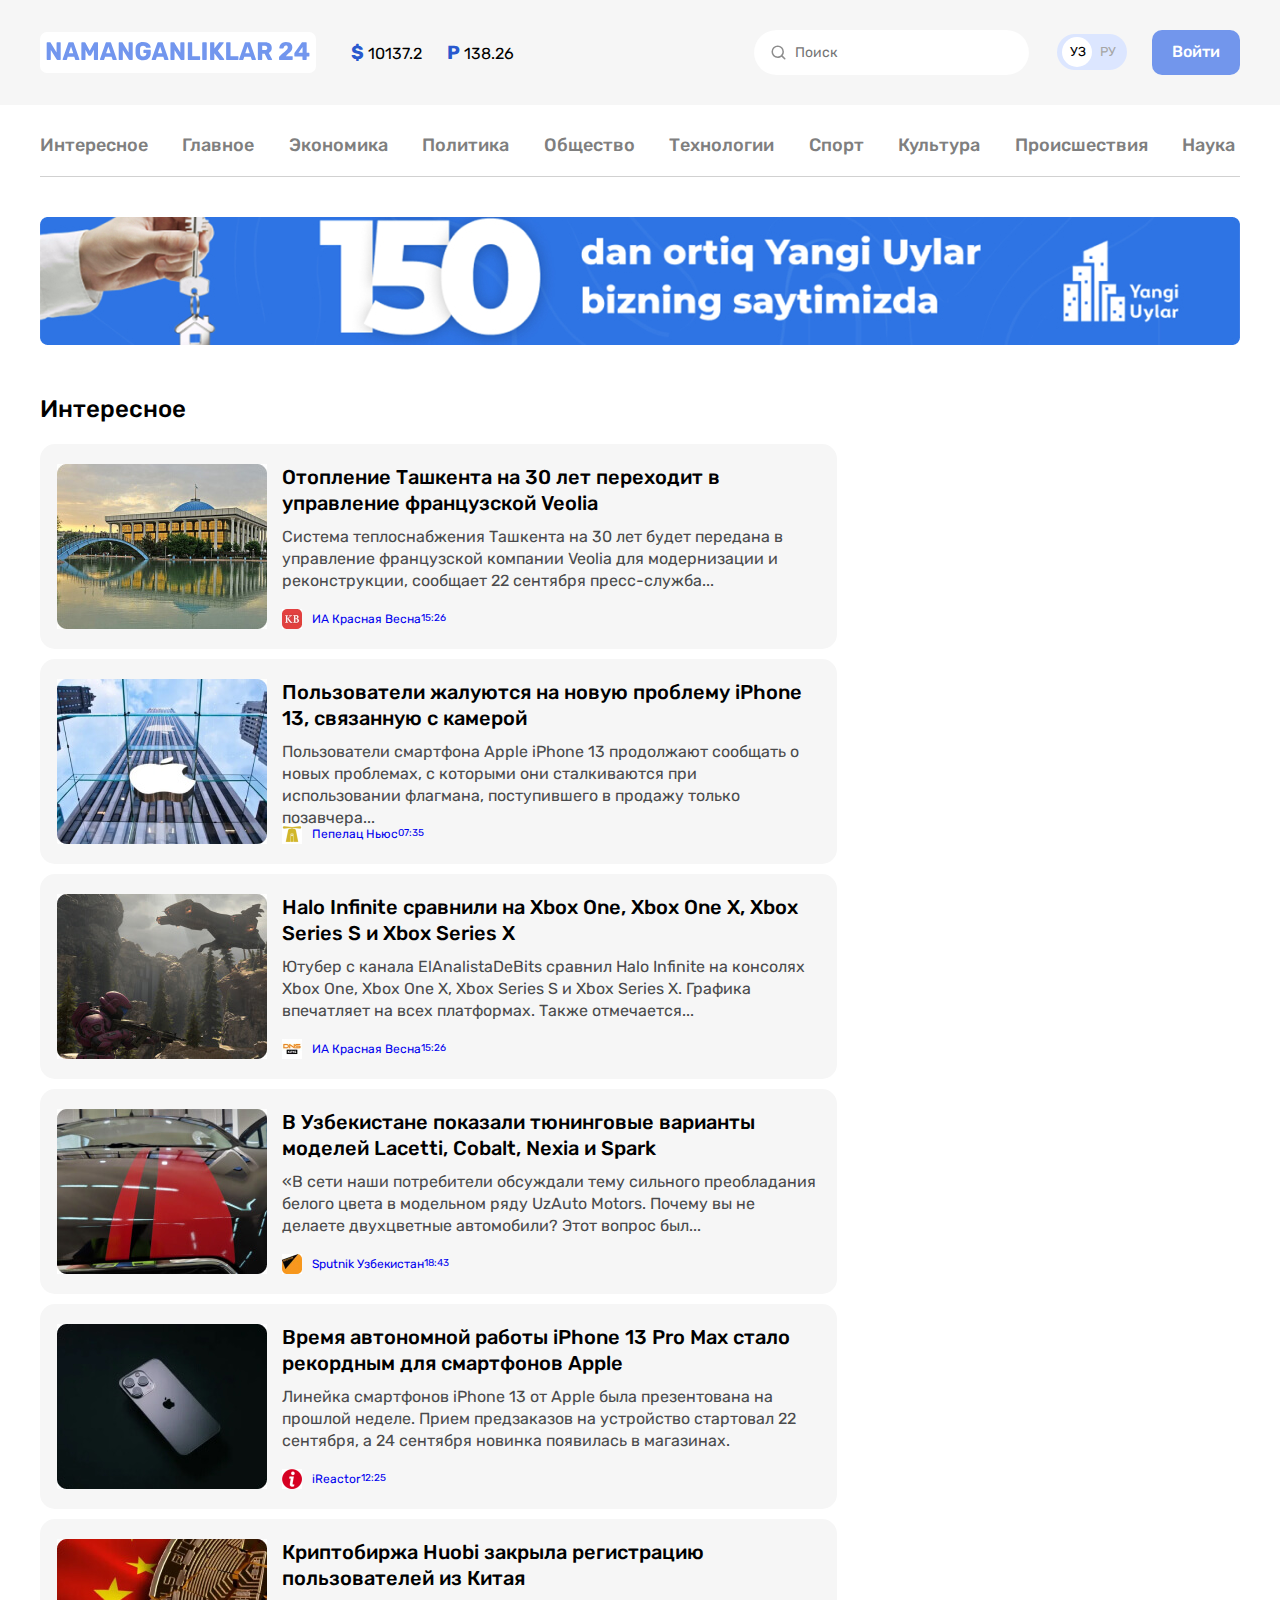
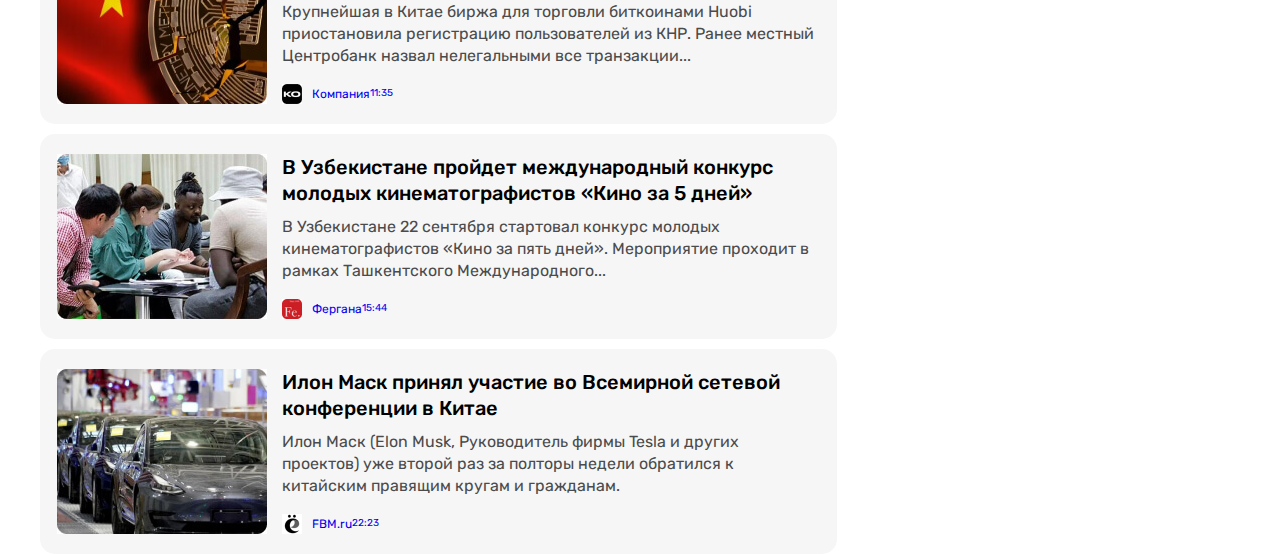
==== page2.html @ e55d3755 "Namanganliklar 24  page 2   50% done" ====
<!DOCTYPE html>
<html lang="uz">
<head>
    <meta charset="UTF-8">
    <meta http-equiv="X-UA-Compatible" content="IE=edge">
    <meta name="viewport" content="width=device-width, initial-scale=1.0">
    <title>NAMANGANLIKLAR 24</title>
    <!--site icon -->
    <link rel="shortcut icon" href="photos/topcon.png" type="image/x-icon">
    <!-- fonts -->
    <link rel="preconnect" href="https://fonts.googleapis.com">
    <link rel="preconnect" href="https://fonts.gstatic.com" crossorigin>
    <link href="https://fonts.googleapis.com/css2?family=Rubik:wght@400;500;700&display=swap" rel="stylesheet">
    <!-- font awesome -->
    <link rel="stylesheet" href="https://cdnjs.cloudflare.com/ajax/libs/font-awesome/6.0.0/css/all.min.css" integrity="sha512-9usAa10IRO0HhonpyAIVpjrylPvoDwiPUiKdWk5t3PyolY1cOd4DSE0Ga+ri4AuTroPR5aQvXU9xC6qOPnzFeg==" crossorigin="anonymous" referrerpolicy="no-referrer" />
    <!-- styles -->
    <link rel="stylesheet" href="css/normalize.css">
    <link rel="stylesheet" href="css/style.css">
</head>
<body> 
    <!-- HEADER -->
    <header class="header">
        <section class="top-header">
            <div class="container header-container">
                <a class="header-logo-link" href="#"><img src="photos/logo (7).svg" alt="header logo of     Namanganliklar24" width="264" height="20"></a>
                <ul class="currency-rates">
                    <li class="currency-rates__item">
                        <strong class="currency-rates__emblem">$</strong>
                        <span class="currency-rates__num">10137.2</span>
                    </li>
                        
                        <li class="currency-rates__item">
                            <strong class="currency-rates__emblem">P</strong>
                        <span class="currency-rates__num">138.26</span>
                    </li>
                    
                </ul>
                <form class="form__search-in" action="#">
                    <input class="search-in" type="search" name="search"  placeholder="Поиск"required>
                </form>

                
                <div class="lang-toggler">
                    <a class="lang-toggler__item active" href="index.html" >УЗ</a>
                    <a class="lang-toggler__item " href="indexru.html" >РУ</a>
                </div>
            



                <a class="primary-btn" href="register.html">Войти</a>
            </div>
        </section>

        <!-- bottom header -->

        <section class="bottom-header">
            <div class="container ">
                <div class="bottom-header-nav-list">
                    <div class="bottom-header-nav-item">
                        <a href="">Интересное</a></div>
                    <div class="bottom-header-nav-item">
                        <a href="">Главное</a></div>
                    <div class="bottom-header-nav-item">
                        <a  href="">Экономика</a></div>
                    <div class="bottom-header-nav-item">
                        <a href="">Политика</a></div>
                    <div class="bottom-header-nav-item">
                        <a href="">Общество</a></div>
                    <div class="bottom-header-nav-item">
                        <a href="">Технологии</a></div>
                    <div class="bottom-header-nav-item">
                        <a href="">Спорт</a></div>
                    <div class="bottom-header-nav-item">
                        <a href="">Культура</a></div>
                    <div class="bottom-header-nav-item">
                        <a href="">Происшествия</a></div>
                    <div class="bottom-header-nav-item">
                        <a href="">Наука</a></div>
                </div>
                
                <a class="bottom-header-banner" href="#" ><img src="photos/banner2.jpg" alt="add banner" srcset="photos/banner2.jpg 1x,photos/banner2@2x.jpg" width="100%"></a>
                

            </div>
        </section>
    </header>
    <!-- HEADER END -->
    <main class="main">
        <div class="container">
            <h2 class="main-clln-top-title">Интересное</h2>
            <div class="main-clln-page2">
                <div class="main-clln-left-page2">
                    <!-- MAIN CLLN ITEM 1 -->
                    
                    <a class="main-clln-linker" href="#">
                        <div class="main-clln-item">
                            <div class="main-clln-img">
                                <img src="photos/page 2photos/img1page2.jpg" alt="photo of clln in page2"
                                srcset="photos/page 2photos/img1page2.jpg 1x, photos/page 2photos/img1page2.jpg 2x">
                            </div>
                            <div class="main-clln-wrap">
                                <h2 class="wrap-title">Отопление Ташкента на 30 лет переходит в управление     французской     Veolia</h2>
                                <h3 class="wrap-subtitle">Система теплоснабжения Ташкента на 30 лет будет передана     в     управление французской компании Veolia для модернизации и реконструкции,     сообщает 22     сентября пресс-служба...</h3>
                                <div class="main-clln-recommend">
                                    <img class="main-clln-recommend-img" src="photos/page 2photos/icon1page2.jpg"     alt="icon of reccomend" width="20" height="20">
                                    <span class="main-clln-recommend-text" >ИА Красная Весна </span>
                                    <time class="main-clln-recommend-date-time" name="date-time"         datetime="2022-03-16T15-26-12">15:26</time>
                                </div>
                            </div>
                        </div>
                    </a>
                    

                    <!-- MAIN CLLN ITEM 2 -->

                    <a class="main-clln-linker" href="#">
                        <div class="main-clln-item">
                            <div class="main-clln-img">
                                <img src="photos/page 2photos/img2page2.jpg" alt="photo of clln in page2"
                                srcset="photos/page 2photos/img2page2.jpg 1x, photos/page 2photos/img2page2.jpg 2x">
                            </div>
                            <div class="main-clln-wrap">
                                <h2 class="wrap-title">Пользователи жалуются на новую проблему iPhone 13, связанную с камерой</h2>
                                <h3 class="wrap-subtitle">Пользователи смартфона Apple iPhone 13 продолжают сообщать о новых проблемах, с которыми они сталкиваются при использовании флагмана, поступившего в продажу только позавчера...</h3>
                                <div class="main-clln-recommend">
                                    <img class="main-clln-recommend-img" src="photos/page 2photos/icon2page2.jpg"     alt="icon of reccomend">
                                    <span class="main-clln-recommend-text" >Пепелац Ньюс  </span>
                                    <time class="main-clln-recommend-date-time" name="date-time"         datetime="2022-03-16T15-26-12">07:35</time>
                                </div>
                            </div>
                        </div>
                    </a>
                    
                    <!-- MAIN CLLN ITEM 3 -->

                    <a class="main-clln-linker" href="#">
                        <div class="main-clln-item">
                            <div class="main-clln-img">
                                <img src="photos/page 2photos/img3page2.jpg" alt="photo of clln in page2"
                                srcset="photos/page 2photos/img3page2.jpg 1x, photos/page 2photos/img3page2.jpg 2x">
                            </div>
                            <div class="main-clln-wrap">
                                <h2 class="wrap-title">Halo Infinite сравнили на Xbox One, Xbox One X, Xbox Series S и Xbox Series X</h2>
                                <h3 class="wrap-subtitle">Ютубер с канала ElAnalistaDeBits сравнил Halo Infinite на консолях Xbox One, Xbox One X, Xbox Series S и Xbox Series X. Графика впечатляет на всех платформах. Также отмечается...</h3>
                                <div class="main-clln-recommend">
                                    <img class="main-clln-recommend-img" src="photos/page 2photos/icon3page2.jpg"     alt="icon of reccomend">
                                    <span class="main-clln-recommend-text" >ИА Красная Весна </span>
                                    <time class="main-clln-recommend-date-time" name="date-time"         datetime="2022-03-16T15-26-12">15:26</time>
                                </div>
                            </div>
                        </div>
                    </a>

                    <!-- MAIN CLLN ITEM 4 -->

                    <a class="main-clln-linker" href="#">
                        <div class="main-clln-item">
                            <div class="main-clln-img">
                                <img src="photos/page 2photos/img4page2.jpg" alt="photo of clln in page2"
                                srcset="photos/page 2photos/img4page2.jpg 1x, photos/page 2photos/img4page2.jpg 2x">
                            </div>
                            <div class="main-clln-wrap">
                                <h2 class="wrap-title">В Узбекистане показали тюнинговые варианты моделей Lacetti, Cobalt, Nexia и Spark</h2>
                                <h3 class="wrap-subtitle">«В сети наши потребители обсуждали тему сильного преобладания белого цвета в модельном ряду UzAuto Motors. Почему вы не делаете двухцветные автомобили? Этот вопрос был...</h3>
                                <div class="main-clln-recommend">
                                    <img class="main-clln-recommend-img" src="photos/page 2photos/icon4page2.jpg"     alt="icon of reccomend">
                                    <span class="main-clln-recommend-text" >Sputnik Узбекистан </span>
                                    <time class="main-clln-recommend-date-time" name="date-time"         datetime="2022-03-16T15-26-12">18:43</time>
                                </div>
                            </div>
                        </div>
                    </a>

                    <!-- MAIN CLLN ITEM 5 -->

                    <a class="main-clln-linker" href="#">
                        <div class="main-clln-item">
                            <div class="main-clln-img">
                                <img src="photos/page 2photos/img5page2.jpg" alt="photo of clln in page2"
                                srcset="photos/page 2photos/img5page2.jpg 1x, photos/page 2photos/img5page2.jpg 2x">
                            </div>
                            <div class="main-clln-wrap">
                                <h2 class="wrap-title">Время автономной работы iPhone 13 Pro Max стало рекордным для смартфонов Apple</h2>
                                <h3 class="wrap-subtitle">Линейка смартфонов iPhone 13 от Apple была презентована на прошлой неделе. Прием предзаказов на устройство стартовал 22 сентября, а 24 сентября новинка появилась в магазинах.</h3>
                                <div class="main-clln-recommend">
                                    <img class="main-clln-recommend-img" src="photos/page 2photos/icon5page2.jpg"     alt="icon of reccomend">
                                    <span class="main-clln-recommend-text" >iReactor </span>
                                    <time class="main-clln-recommend-date-time" name="date-time"         datetime="2022-03-16T15-26-12">12:25</time>
                                </div>
                            </div>
                        </div>
                    </a>
    
                    <!-- MAIN CLLN ITEM 6 -->

                    <a class="main-clln-linker" href="#">
                        <div class="main-clln-item">
                            <div class="main-clln-img">
                                <img src="photos/page 2photos/img6page2.jpg" alt="photo of clln in page2"
                                srcset="photos/page 2photos/img6page2.jpg 1x, photos/page 2photos/img6page2.jpg 2x">
                            </div>
                            <div class="main-clln-wrap">
                                <h2 class="wrap-title">Криптобиржа Huobi закрыла регистрацию пользователей из Китая</h2>
                                <h3 class="wrap-subtitle">Крупнейшая в Китае биржа для торговли биткоинами Huobi приостановила регистрацию пользователей из КНР. Ранее местный Центробанк назвал нелегальными все транзакции...</h3>
                                <div class="main-clln-recommend">
                                    <img class="main-clln-recommend-img" src="photos/page 2photos/icon6page2.jpg"     alt="icon of reccomend">
                                    <span class="main-clln-recommend-text" >Компания </span>
                                    <time class="main-clln-recommend-date-time" name="date-time"         datetime="2022-03-16T15-26-12">11:35</time>
                                </div>
                            </div>
                        </div>
                    </a>

                    <!-- MAIN CLLN ITEM 7 -->

                    <a class="main-clln-linker" href="#">
                        <div class="main-clln-item">
                            <div class="main-clln-img">
                                <img src="photos/page 2photos/img7page2.jpg" alt="photo of clln in page2"
                                srcset="photos/page 2photos/img7page2.jpg 1x, photos/page 2photos/img7page2.jpg 2x">
                            </div>
                            <div class="main-clln-wrap">
                                <h2 class="wrap-title">В Узбекистане пройдет международный конкурс молодых кинематографистов «Кино за 5 дней»</h2>
                                <h3 class="wrap-subtitle">В Узбекистане 22 сентября стартовал конкурс молодых кинематографистов «Кино за пять дней». Мероприятие проходит в рамках Ташкентского Международного...</h3>
                                <div class="main-clln-recommend">
                                    <img class="main-clln-recommend-img" src="photos/page 2photos/icon7page2.jpg"     alt="icon of reccomend">
                                    <span class="main-clln-recommend-text" >Фергана </span>
                                    <time class="main-clln-recommend-date-time" name="date-time"         datetime="2022-03-16T15-26-12">15:44 </time>
                                </div>
                            </div>
                        </div>
                    </a>
    
                    <!-- MAIN CLLN ITEM 8 -->

                    <a class="main-clln-linker" href="#">
                        <div class="main-clln-item">
                            <div class="main-clln-img">
                                <img src="photos/page 2photos/img8page2.jpg" alt="photo of clln in page2"
                                srcset="photos/page 2photos/img8page2.jpg 1x, photos/page 2photos/img8page2.jpg 2x">
                            </div>
                            <div class="main-clln-wrap">
                                <h2 class="wrap-title">Илон Маск принял участие во Всемирной сетевой конференции в Китае</h2>
                                <h3 class="wrap-subtitle">Илон Маск (Elon Musk, Руководитель фирмы Tesla и других проектов) уже второй раз за полторы недели обратился к китайским правящим кругам и гражданам.</h3>
                                <div class="main-clln-recommend">
                                    <img class="main-clln-recommend-img" src="photos/page 2photos/icon8page2.jpg"     alt="icon of reccomend">
                                    <span class="main-clln-recommend-text" >FBM.ru</span>
                                    <time class="main-clln-recommend-date-time" name="date-time"         datetime="2022-03-16T15-26-12"> 22:23</time>
                                </div>
                            </div>
                        </div>
                    </a>
                <a href=""></a>
                </div>

                <div class="main-clln-right-page2">

                </div>
            </div>
        </div>
    </main>
</body>
---- css/style.css ----
/* global styles */
*,
*::after,
*::before
{
    margin: 0;
    padding: 0;
    box-sizing: border-box;
}
*:focus{

}
html{
    font-size: 10px;
    height: 100%;
}
body{
    font-weight: 400;
    font-family: 'Rubik', sans-serif;
    scroll-behavior: smooth;
    height: 100%;
    background-color: #fff;
}
.container{
    width: 100%;
    max-width: 1240px;
    padding: 0 2rem;
    margin: 0 auto;
}
/* /global styles */



/* HEADER SECTION */
    /* top header */
.header {

}
.top-header{
    background-color: #f6f6f6;
    padding: 3rem 0;
    margin-bottom: 1rem;
}
.header-container {
    display: flex;
    align-items: center;
}
.header-logo-link {
    background-color:#fff;
    padding: 0.9rem 0.6rem 0.8rem 0.6rem;
    border-radius: 7px;
}
.currency-rates {
    list-style: none;
    display: flex;
    align-items: center;
    margin-left: 3.5rem;
}
.currency-rates__item:first-child {
    margin-right: 2.5rem;

}
.currency-rates__emblem {
    color: #2959ce;
    font-size: 1.9rem;
    font-weight: 700;
    margin-right: 0.2rem;
}
.currency-rates__num {
    font-size: 1.6rem;
}
.form__search-in{
    margin-left: auto;
}
.search-in {
    width: 275px;
    font-size: 1.4rem;
    padding: 1.5rem 1rem 1.3rem 4.1rem;
    border-radius: 6rem;
    margin-right: 2.8rem;
    background-color: #fff;
    background-image: url("../photos/search-icon.svg");
    background-repeat: no-repeat;
    background-position: 17px 15px;
    background-size: 15px 15px;
    border: none;
    outline: none;
}
.lang-toggler {
    display: flex;
    align-items: center;
    justify-content: center;
    width: 70px;
    height: 36px;
    border-radius: 39px;
    padding: 0.3rem;
    background-color:#DCE6FF;
    margin-right: 2.5rem;
}

.lang-toggler__item{
    width: 30px;
    height: 30px;
    padding: 8px ;
    border-radius:50%;
    color: #a6a6a6;
    font-size: 1.3rem;
    text-decoration: none;
}

.active {
    color:#000;
    background-color: #fff;
}
.primary-btn{
    font-weight: 500;
    font-size:  1.6rem;
    line-height: 18.96px;
    padding: 13px 20px;
    border-radius: 10px;
    color: #fff;
    background-color: #7296EC;
    text-decoration: none;
}
    /* bottom header */
.bottom-header {
    background-color: #fff;
    }

.bottom-header-nav-list {
    display: flex;
    align-items: center;
    width: 100%;
    margin-bottom: 4rem;
    padding: 2rem 0;
    border-bottom: 1px solid #D1D1D1;
    
}
.bottom-header-nav-item:not(:last-child){
    margin-right: 34.44px;
}
.bottom-header-nav-item a{
    font-weight: 500;
    font-size: 1.8rem;
    line-height: 21.33px;
    color: #7F7F7F;
    text-decoration: none;
    text-align: center;


}
.bottom-header-banner {
    display: flex;
    margin-top: 4rem;
    margin-bottom: 5rem;

}
/* MAIN SECTION */
.main {
}
.main-collection { 
    display: flex;
    flex-wrap: wrap;
    justify-content: space-between;
}
.main-collection-item {
    width: 393px;
    height: 382px;
    margin-bottom: 1rem;
    padding:20px 17px 15px 17px;
    background-color: #F6F6F6;
    border-radius: 15px;
}
.main-collection-link {
    text-decoration: none;
    

}
.main-clln-title {
    width: 358px;
    height: 78px;
    font-weight: 500;
    font-size: 2rem;
    line-height: 26px;
    color: #000000;
    margin-bottom: 1rem;

}
.main-clln-subtitle {
    width: 346px;
    height: 44px;
    font-weight: 400;
    font-size: 1.6rem;
    line-height: 22px;
    color: #4A4B4C;
    margin-bottom: 1.5rem;
    

}
.main-clln-img {

}
.recomment-parent{
    display: flex;
    align-items: center;
}
.main-clln-img-wrap{
    margin-bottom: 1.5rem;
}
}
.main-clln-icon-img {
    border-radius: 10px;
    margin-right: 1rem;
    padding-left: 1.7rem;
    display: inline-block;
}  
.main-clln-recomment-wrap {
    display: flex;
    align-items: center;

    
}
.main-clln-rec-img{
    margin-right: 1rem;
}
.main-clln-rec-text{
    display: inline-block;
    font-weight: 400;
    font-size: 1.2rem;
    line-height: 14.22px;
    color: #5E5F61;
}




/* MAIN features */
.features{
    display: flex;
    align-items: center;
    justify-content: space-between;
    width: 1050px;
    height: 100px;
    margin: 6rem auto;
    border-radius: 10px;
    padding: 0 7.1rem 0 2.9rem;
    background-image: url("../photos/features.jpg");
    background-repeat: no-repeat;
}
.features-text {
    width: 404px;
    height: 52px;
    font-weight: 500;
    font-size: 2rem;
    line-height: 26px;
    color: #000000;
}
.features-btn {
    font-weight: 500;
    font-size: 2rem;
    line-height: 23.7px;
    color: #FFFFFF;
    border-radius: 10px;
    text-decoration: none;
    background-color:#F78B3B;
    padding: 1.3rem 3rem;
}

/* MAIN BM SECTION */
.main-bm {
    display: flex;
    
}
.main-bm-left {
    margin-right: 1rem;

}
.main-bm-top-title{
    font-weight: 500;
    font-size: 2.4rem;
    line-height: 28.44px;
    color: #000;
    margin-bottom: 2rem;
}
.main-bm-item:not(:last-child){
    margin-bottom: 1rem;
}
.main-bm-item {
    display: flex;
    align-items: center;
    width: 797px;
    height: 205px;
    padding: 2rem 2rem 2rem 1.7rem;
    border-radius: 15px;
    background-color: #F6F6F6;
}
.main-bm-img {
    margin-right: 1.5rem;
}
.main-bm-left-wrapper {
}
.main-bm-wrap-title {
    width: 535px;
    height: 52px;
    font-weight: 500;
    font-size: 2rem;
    line-height: 26px;
    color:#000000;
    margin-bottom: 1rem;
}
.main-bm-wrap-subtitle {
    width: 535px;
    height: 66px;
    font-weight: 400;
    font-size: 1.6rem;
    line-height: 22px;
    color:#4A4B4C;
    margin-bottom: 2rem;
}
.main-bm-reccomend {
    display: flex;
    align-items: center;
}
.recommend-img{
    margin-right: 1rem;
}
.recommend-text{
    font-weight: 400;
    font-size: 1.2rem;
    line-height: 14.22px;
    color: #5e5f61;
}
.main-bm-btn{
    font-weight: 500;
    font-size: 1.6rem;
    line-height: 18.96px;
    border-radius:10px;
    text-decoration: none;
    display: block;
    width: 100%;
    padding: 1.7rem 0;
    color: #0c0101;
    text-align: center;
    background-color:#EAEAEA;
    margin-bottom: 10rem;

}
/* SIDE BAR */
.main-bm-right {


}
.sidebar-wrapper {
    width: 393px;
    height: 502px;
    padding: 2rem 1.7rem 2.5rem 1.7rem;
    border-radius: 15px;
    margin-bottom: 1rem;
    background-color: #F6F6F6;
}
.sidebar-wrapper-title {
    font-weight: 500;
    font-size: 2.4rem;
    line-height: 28.44px;
    color: #000;
    margin-bottom: 2.5rem;
}
.sidebar-in-wrappwer {
}
.sideber-in-wrap-title {
    width: 356px;
    height: 48px;
    font-weight: 500;
    font-size: 1.8rem;
    line-height: 24px;
    color:#000;
    margin-bottom: 0.8rem;
}
.sidebar-in-wrap-text {
    font-weight: 400;
    font-size: 1.3rem;
    line-height: 15.41px;
    color: #5E5F61;
    margin-bottom: 2rem;
}
.sidebar-hr {
    color: #D2D2D2;
    margin-bottom: 2rem;

}
.sidebar-img {
}
/* FOOTER SECTION */
.footer {
    padding: 4rem 0;
    background-color: #7297EF;
}
.footer-wrap {
    width: 1050px;
    margin: 0 auto;
    

}
.footer-logo-img{
    margin-bottom: 1.5rem;
}
.footer-in-wrap { 
    display: flex;
    
}
.footer-in-wrap-left-text {
    width: 229px;
    height: 95px;
    font-weight: 400;
    font-size: 1.2rem;
    line-height:19px;
    color: #FFFFFF;
    margin-right: 20.3rem;
}
.footer-in-wrap-right-list:not(:last-child) {
    margin-right: 10rem;
}
.footer-in-wrap-right-list{
    list-style: none;
}
.footer-in-wrap-right-1{
    margin-right: 10rem;
}
.footer-in-wrap-right-2{

}
.footer-in-wrap-item a{
    display: inline-block;
    font-weight: 500;
    font-size: 1.6rem;
    line-height: 18.96px;
    color: #fff;
    margin-bottom: 2rem;
    text-decoration: none;

} 
/* socials  */
.hr-top-socials {
    margin-bottom: 2rem;
}
.social-wrap {
    display: flex;
    align-items: center;
    justify-content: space-between;
}
.social-text {
    width: 161px;
    height: 46px;
    font-weight: 500;
    font-size: 1.8rem;
    line-height: 23px;
    color:#fff;
}
.social-icons a:not(:last-child){
    margin-right: 2.5rem;
}
                        /*      PAGE 2      */
/* header  */
/* main  */
.main {
}
.main-clln-page2 {
}

.main-clln-top-title{
    font-weight: 500;
    font-size: 2.4rem;
    line-height: 2.844rem;
    color: #000;
    margin-bottom: 2rem;
}

.main-clln-left-page2 {
}
.main-clln-item {
    width: 797px;
    height: 205px;
    display: flex;
    padding: 2rem 2rem 2rem 1.7rem;
    background-color: #F6F6F6;
    border-radius: 15px;
    
}
.main-clln-item:not(last-child){
    margin-bottom: 1rem;
}
.main-clln-linker{
    text-decoration: none;
    
}
.main-clln-img {
    width: 210px;
    height: 165px;
    margin-right: 1.5rem;
}
.main-clln-wrap {
    
}
.wrap-title {
    font-weight: 500;
    font-size: 2rem;
    line-height: 2.6rem;
    color: #000;
    margin-bottom: 1rem;
}
.wrap-subtitle {
    width: 535px;
    height: 66px;
    font-weight: 400;
    font-size: 1.6rem;
    line-height: 2.2rem;
    color: #4A4B4C;
    margin-bottom: 1.7rem;
}
.main-clln-recommend {
    display: flex;
    align-items: center;
}
.main-clln-recommend-img {
    width: 20px;
    height: 20px;
    margin-right: 1rem;
}
.main-clln-recommend-text {
    font-weight: 400;
    font-size: 1.2rem;
    line-height: 1.422rem;

}
.main-clln-recommend-date-time {
}
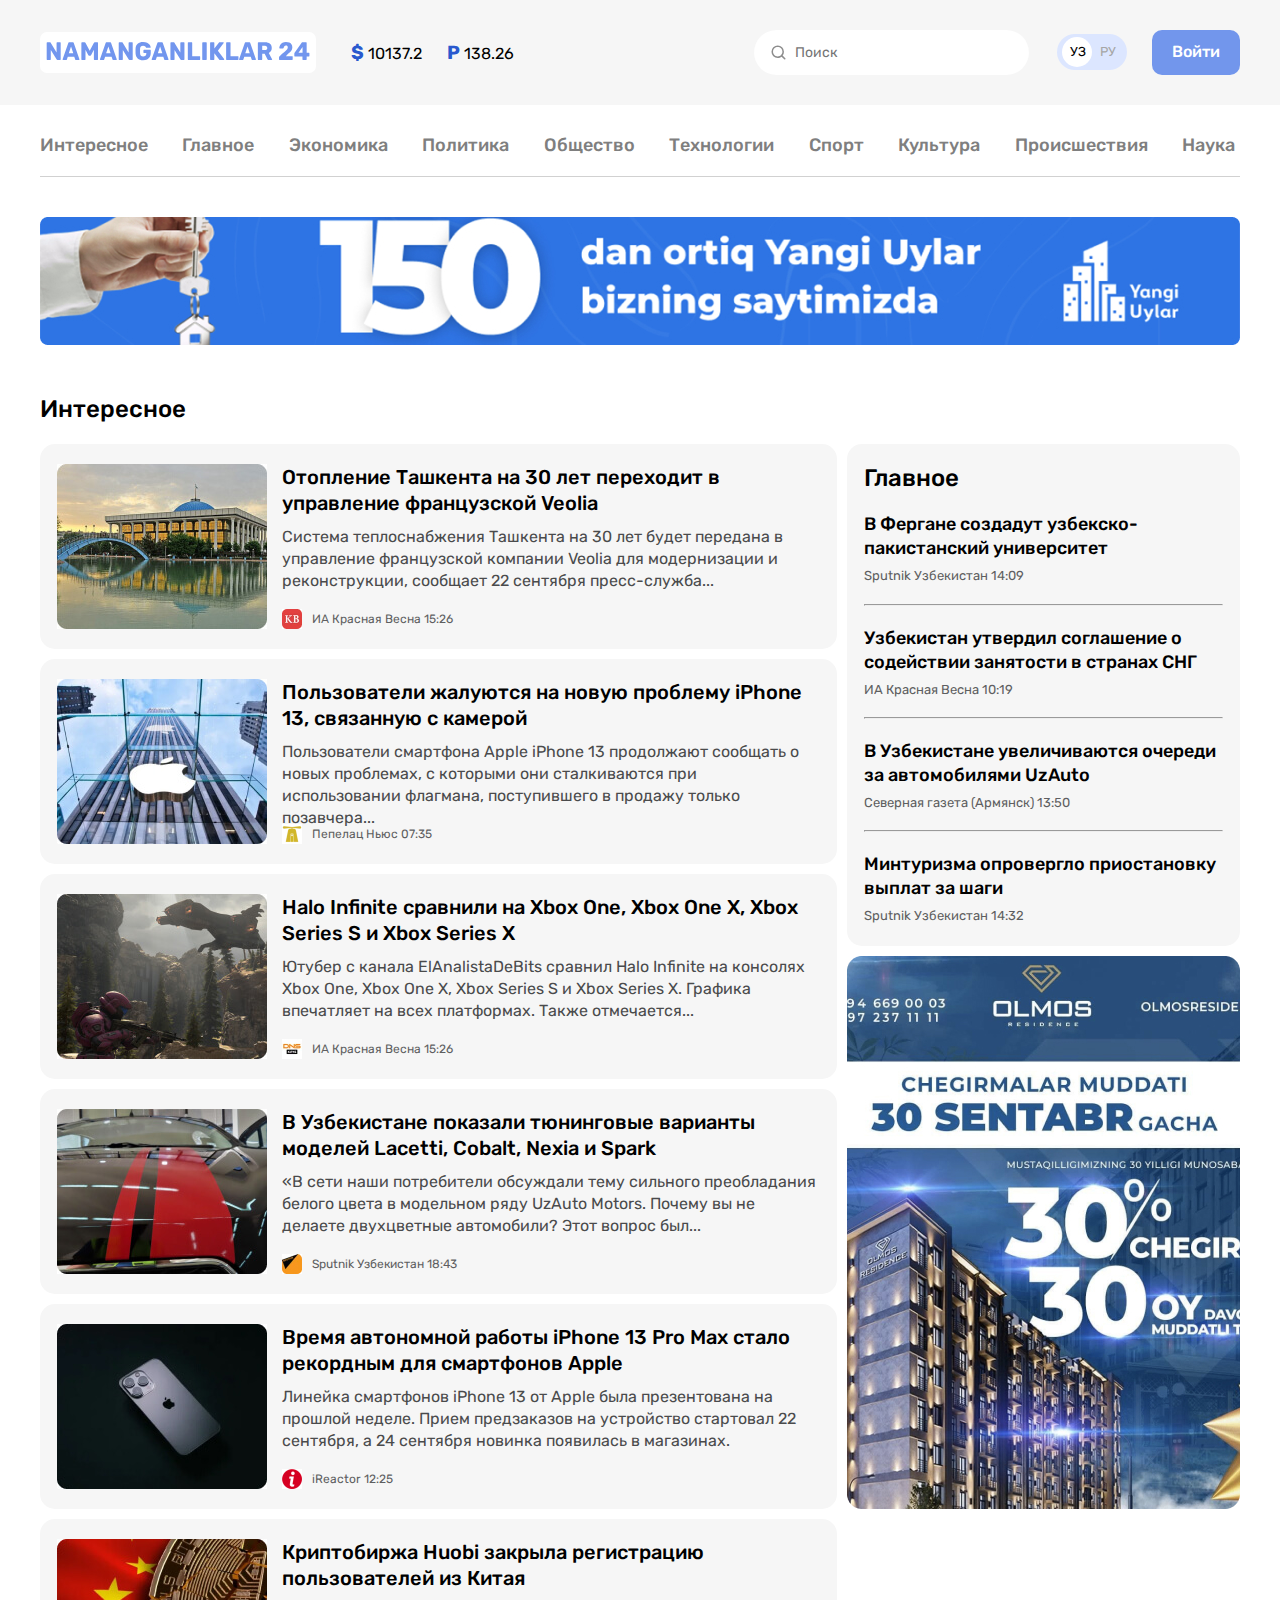
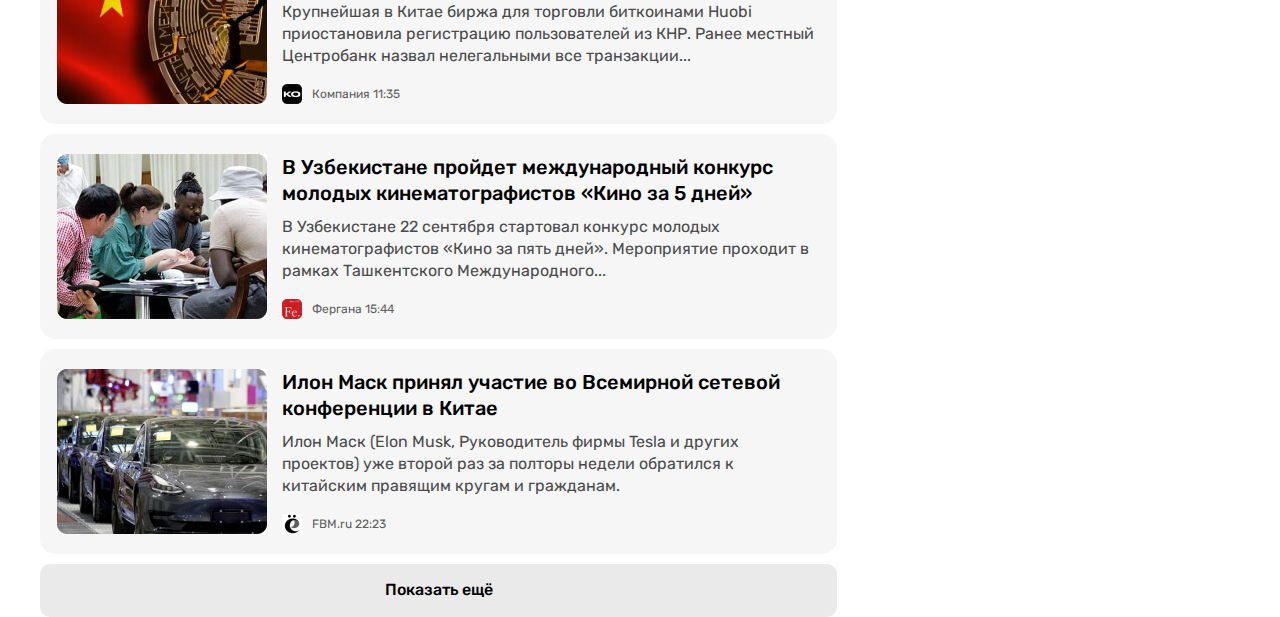
==== commit ef09fa6d: "Namanganliklar 24  page 2   80% done" ====
--- a/page2.html
+++ b/page2.html
@@ -249,13 +249,41 @@
                                     <time class="main-clln-recommend-date-time" name="date-time"         datetime="2022-03-16T15-26-12"> 22:23</time>
                                 </div>
                             </div>
-                        </div>
-                    </a>
-                <a href=""></a>
-                </div>
+                            </div>
+                    </a>
+
+                    <a class="main-clln-left-bm-btn" href="#" target="blank">Показать ещё </a>
+                </div>
+                    
+                
 
                 <div class="main-clln-right-page2">
-
+                    <a class="main-clln-right-linker" href="#" target="blank">
+                        <div class="main-clln-right-item">
+                            <h2 class="main-clln-right-item-top-title">Главное</h2>
+                            <h2 class="main-clln-right-item-title">В Фергане     создадут узбекско-пакистанский университет</h2>
+                            <h4 class="main-clln-right-item-recommend">Sputnik 
+                            Узбекистан 14:09</h4>
+    
+                            <hr class="sidebar-hr">
+    
+                            <h2 class="main-clln-right-item-title">Узбекистан     утвердил соглашение о содействии занятости в странах     СНГ</h2>
+                            <h4 class="main-clln-right-item-recommend">ИА Красная     Весна 10:19</h4>
+    
+                            <hr class="sidebar-hr">
+    
+                            <h2 class="main-clln-right-item-title">В Узбекистане     увеличиваются очереди за автомобилями UzAuto</h2>
+                            <h4 class="main-clln-right-item-recommend">Северная     газета (Армянск) 13:50</h4>
+    
+                            <hr class="sidebar-hr">
+    
+                            <h2 class="main-clln-right-item-title">Минтуризма     опровергло приостановку выплат за шаги</h2>
+                            <h4 class="main-clln-right-item-recommend">Sputnik     Узбекистан 14:32</h4>
+                        </div>
+                    </a>
+                    <div >
+                        <a href="#" target="blank"><img class="main-clln-right-item-img" src="photos/page 2photos/sidebarimgpage2.jpg" alt="photo of main sidebar " srcset="photos/page 2photos/sidebarimgpage2.jpg 1x, photos/page 2photos/sidebarimgpage2@2x.jpg"></a>
+                    </div>
                 </div>
             </div>
         </div>
--- a/css/style.css
+++ b/css/style.css
@@ -465,6 +465,7 @@
 .main {
 }
 .main-clln-page2 {
+    display: flex;
 }
 
 .main-clln-top-title{
@@ -476,6 +477,7 @@
 }
 
 .main-clln-left-page2 {
+    margin-right: 1rem;
 }
 .main-clln-item {
     width: 797px;
@@ -530,7 +532,72 @@
     font-weight: 400;
     font-size: 1.2rem;
     line-height: 1.422rem;
-
+    color: #5e5f61;
+    margin-right: 0.3rem;
 }
 .main-clln-recommend-date-time {
-}
+    font-weight: 400;
+    font-size: 1.2rem;
+    line-height: 1.422rem;
+    color: #5e5f61;
+    
+}
+.main-clln-left-bm-btn{
+    width: 797px;
+    font-weight: 500;
+    font-size: 1.6rem;
+    line-height: 1.896rem;
+    color: #000;
+    display: inline-block;
+    background-color: #EAEAEA;
+    border-radius: 1rem;
+    padding: 1.7rem ;
+    text-decoration: none;
+    text-align: center;
+}
+.main-clln-right-page2 {
+}
+.main-clln-right-linker {
+    text-decoration: none;
+    display: flex;
+}
+.main-clln-right-item {
+    width: 393px;
+    height: 502px;
+    padding: 2rem 1.7rem 2.5rem 1.7rem;
+    background-color: #F6F6F6;
+    border-radius: 1.5rem;
+    margin-bottom: 1rem;
+}
+.main-clln-right-item-top-title {
+    font-weight: 500;
+    font-size: 2.4rem;
+    line-height: 2.844rem;
+    color: #000;
+    margin-bottom: 2rem;
+}
+.main-clln-right-item-title {
+    font-weight: 500;
+    font-size: 1.8rem;
+    line-height: 2.4rem;
+    color: #000;
+    margin-bottom: 0.8rem;
+}
+.main-clln-right-item-recommend {
+    font-weight: 400;
+    font-size: 1.3rem;
+    line-height: 1.541rem;
+    color: #5E5F61;
+    margin-bottom: 2rem;
+}
+.main-clln-right-item-recommend:not(:last-child){
+    
+
+}
+.sidebar-hr {
+}
+.main-clln-right-item-img{
+    width: 393px;
+    height: 553px;
+
+}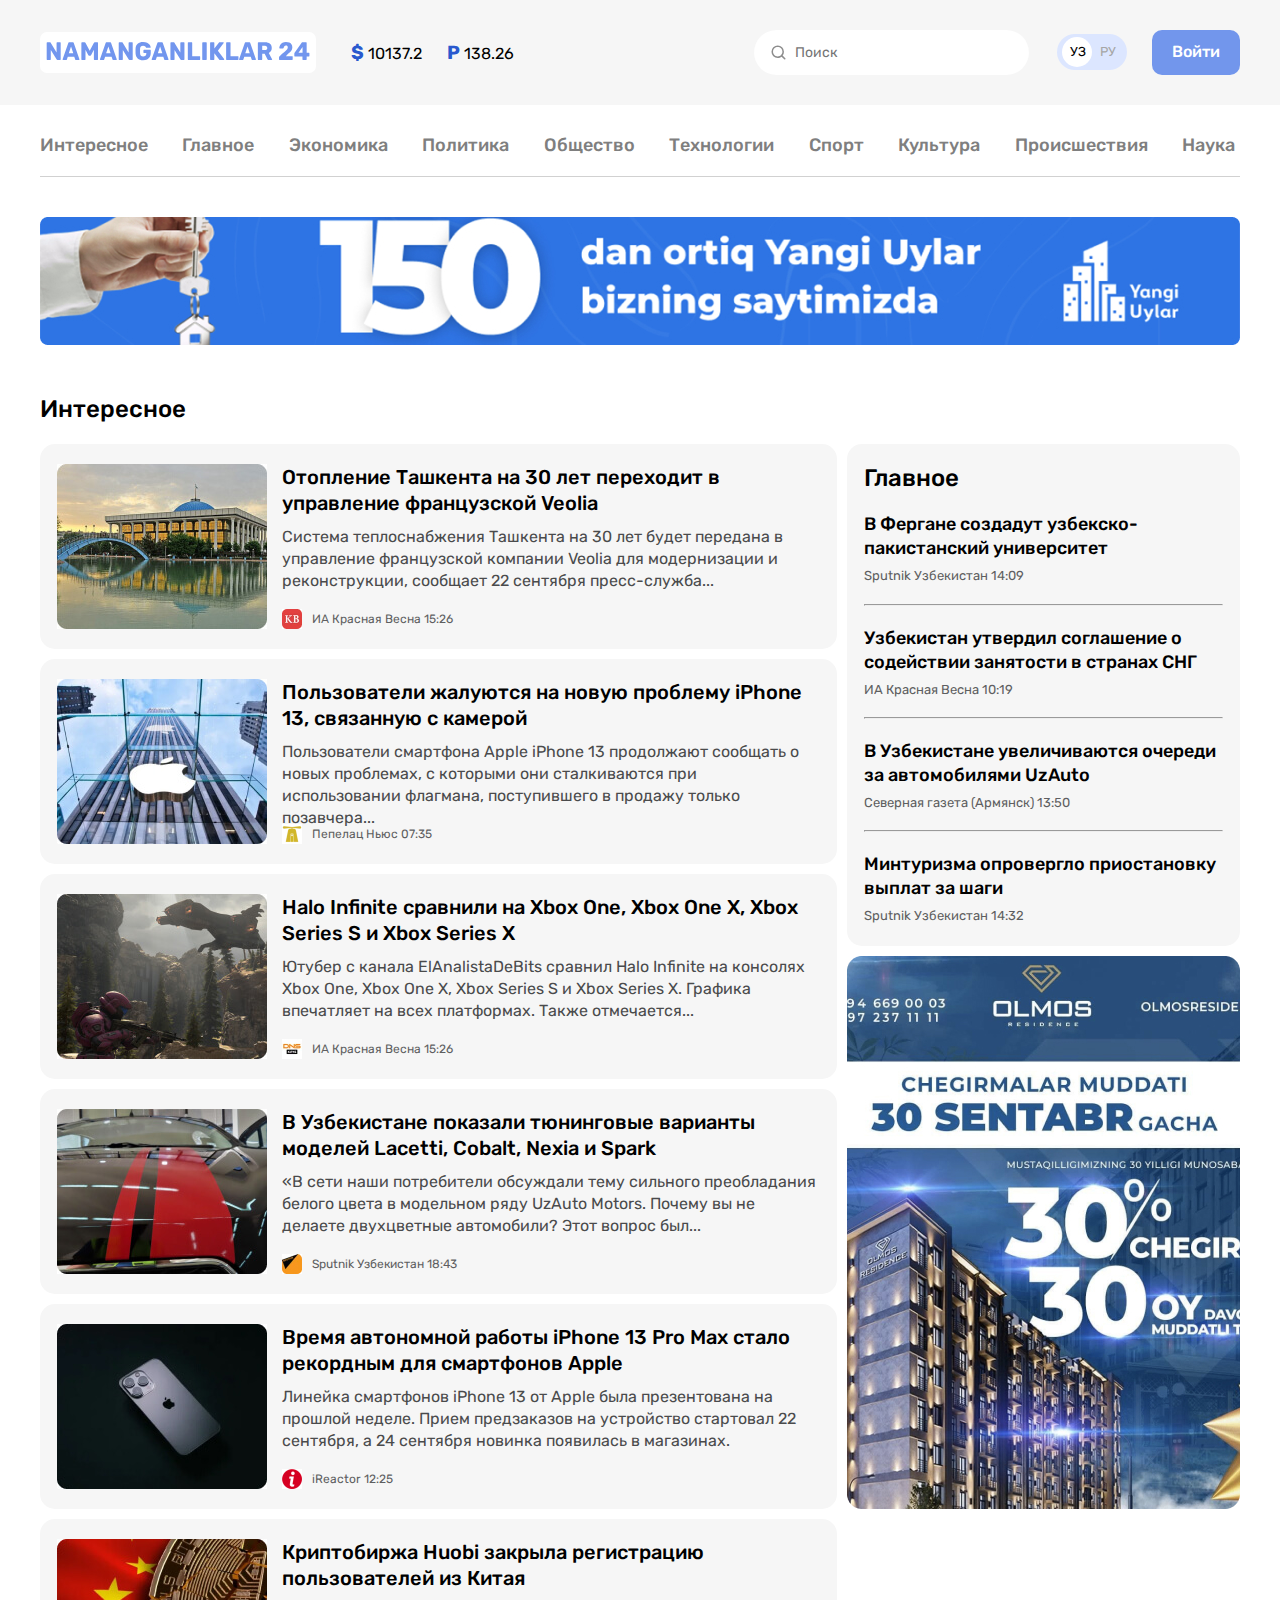
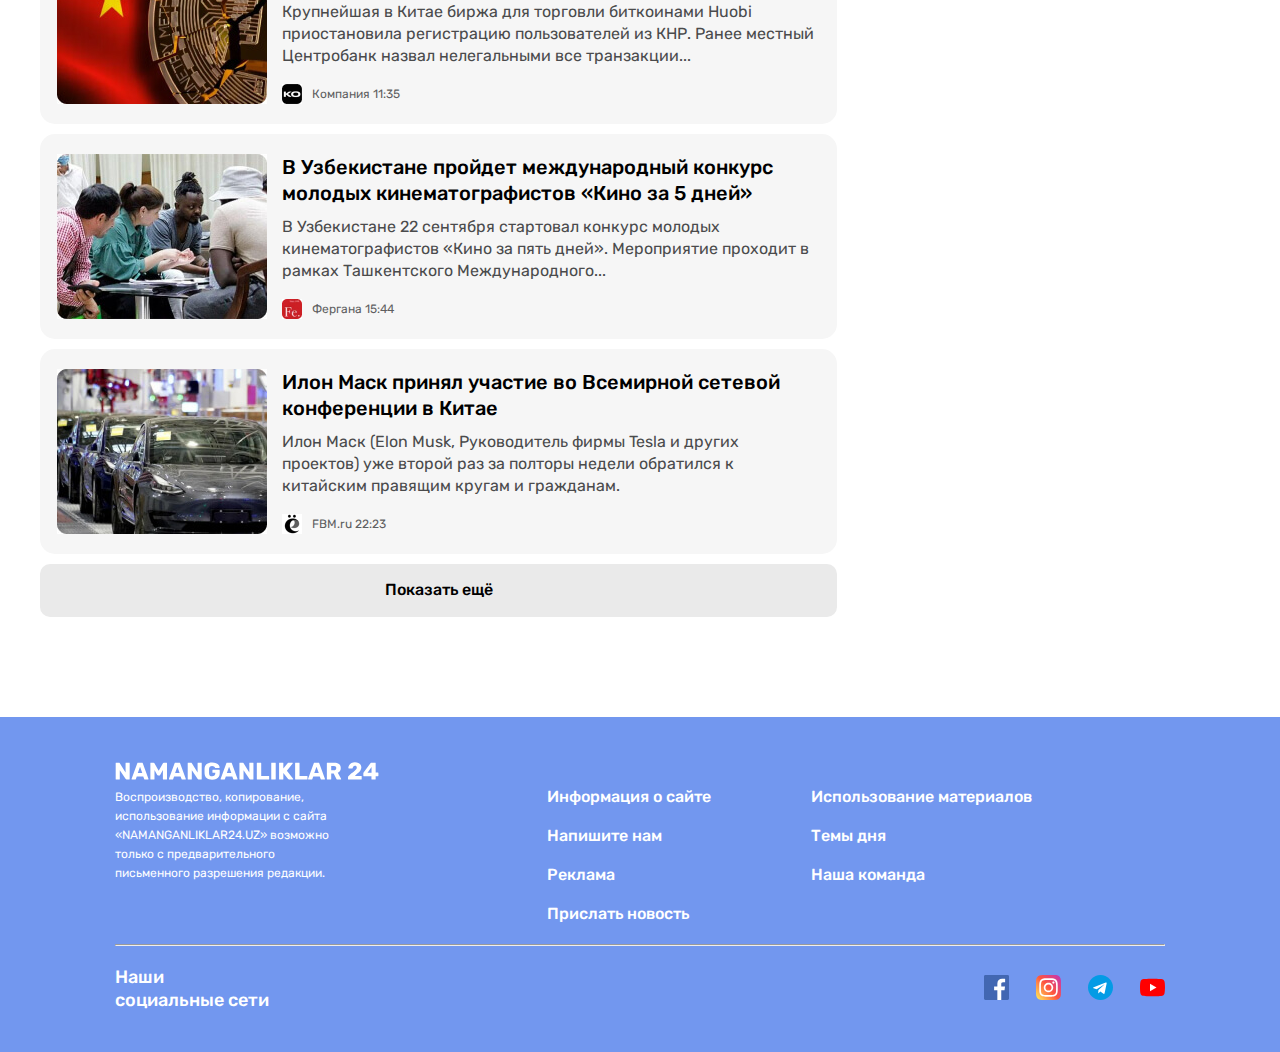
==== commit e80f080c: "Namanganliklar 24  page 2   100% done" ====
--- a/page2.html
+++ b/page2.html
@@ -288,4 +288,41 @@
             </div>
         </div>
     </main>
+    <!-- FOOTER SECTION -->
+    <footer class="footer">
+        <div class="footer-wrap">
+            <img class="footer-logo" src="photos/footerlogo.svg" alt="logo of footer " width="264" height="28">
+            <div class="footer-in-wrap">
+                <div class="footer-in-wrap-left">
+                    <h3 class="footer-in-wrap-left-text">
+                        Воспроизводство, копирование, использование информации с сайта «NAMANGANLIKLAR24.UZ» возможно только с предварительного письменного разрешения редакции.
+
+                    </h3>
+                </div>
+                <div class="footer-in-wrap">
+                    <ul class="footer-in-wrap-right-list">
+                        <li class="footer-in-wrap-item"><a href="#" target="blank">Информация о сайте</a></li>
+                        <li class="footer-in-wrap-item"><a href="#" target="blank">Напишите нам</a></li>
+                        <li class="footer-in-wrap-item"><a href="#" target="blank">Реклама</a></li>
+                        <li class="footer-in-wrap-item"><a href="#" target="blank">Прислать новость</a></li>
+                    </ul>
+                    <ul class="footer-in-wrap-right-list">
+                        <li class="footer-in-wrap-item"><a href="#" target="blank">Использование материалов</a></li>
+                        <li class="footer-in-wrap-item"><a href="#" target="blank">Темы дня</a></li>
+                        <li class="footer-in-wrap-item"><a href="#" target="blank">Наша команда</a></li>
+                    </ul>
+                </div>
+            </div>
+            <hr class="hr-top-socials">
+            <div class="social-wrap">
+                <h3 class="social-text">Наши социальные сети</h3>
+                <div class="social-icons">
+                    <a href="#" target="blank"><img src="photos/facebook.svg" alt="icon of facebook"></a>    
+                    <a href="#" target="blank"><img src="photos/insta.svg" alt="icon of insta"></a>
+                    <a href="#" target="blank"><img src="photos/telegram.svg" alt="icon of telegram"></a>    
+                    <a href="#" target="blank"><img src="photos/youtube.svg" alt="icon of youtube"></a>
+                </div>
+            </div>
+        </div>
+    </footer>
 </body>--- a/css/style.css
+++ b/css/style.css
@@ -554,6 +554,7 @@
     padding: 1.7rem ;
     text-decoration: none;
     text-align: center;
+    margin-bottom: 10rem;
 }
 .main-clln-right-page2 {
 }
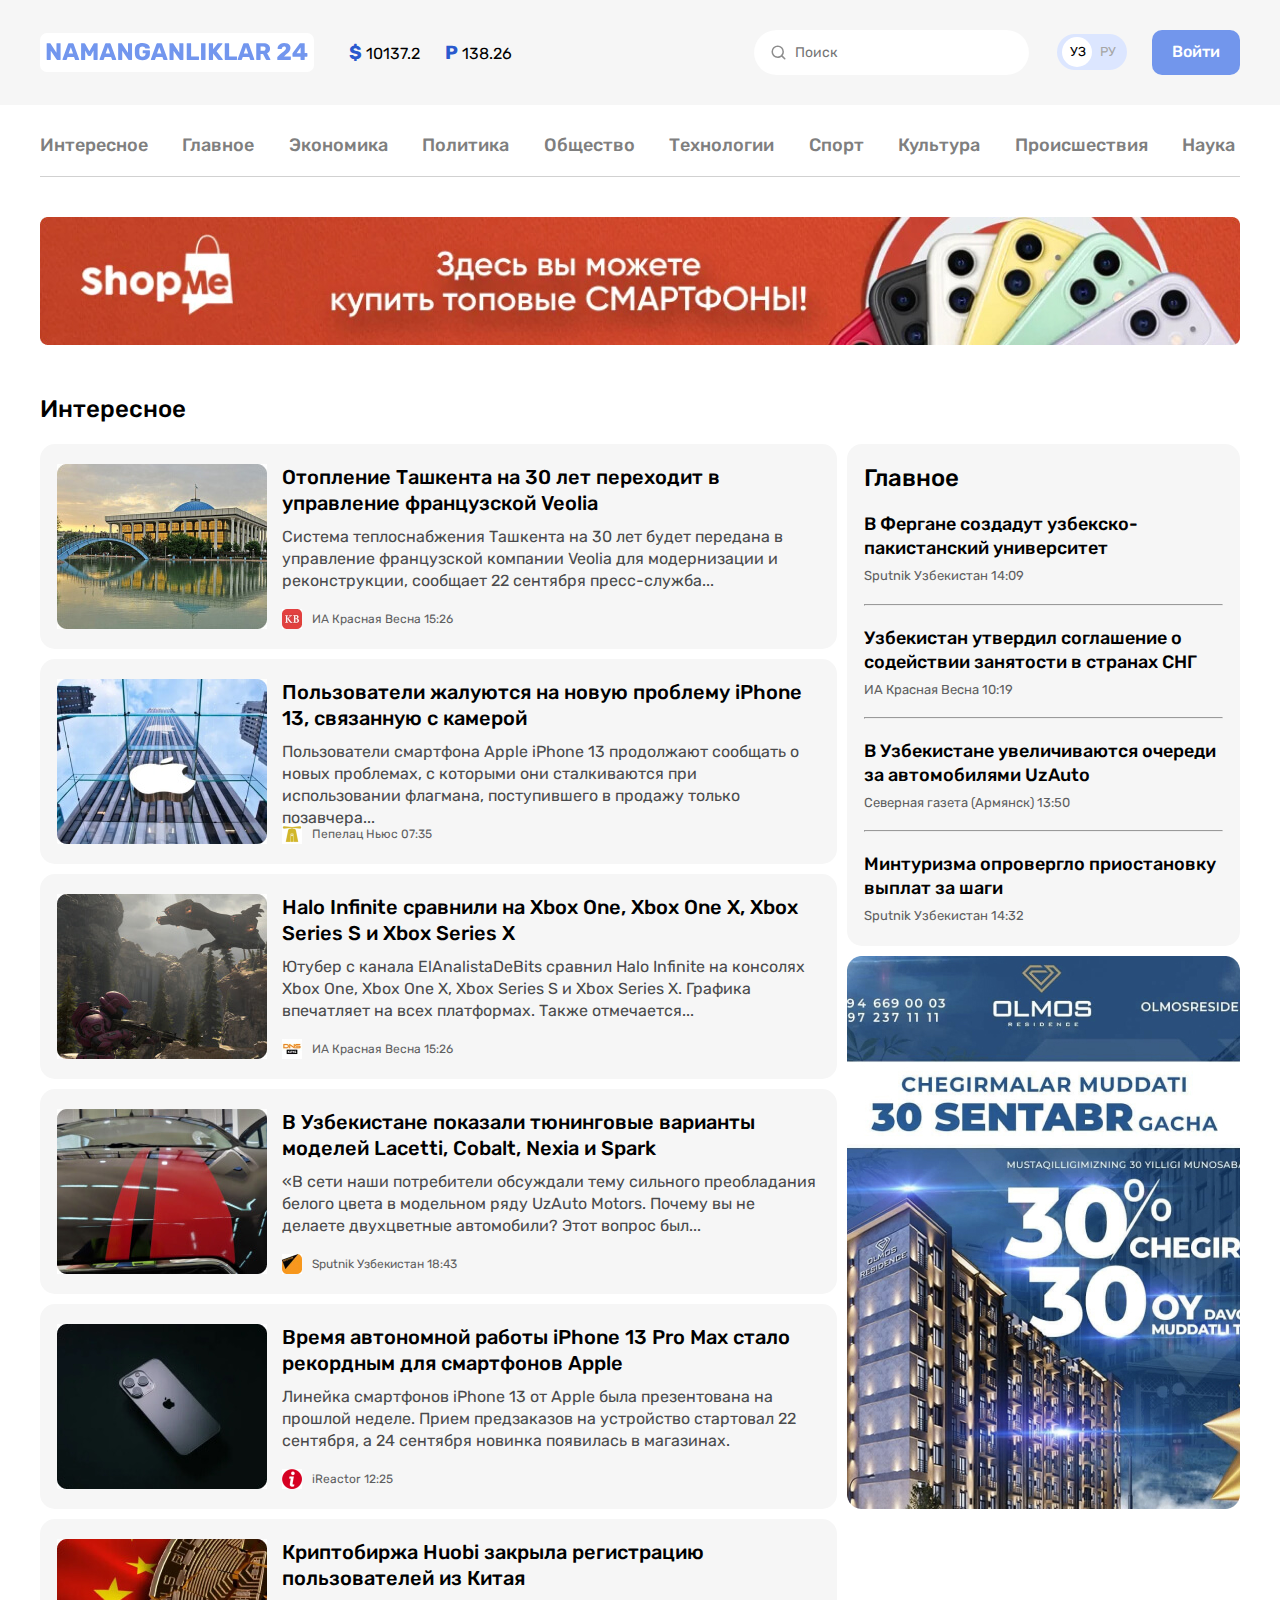
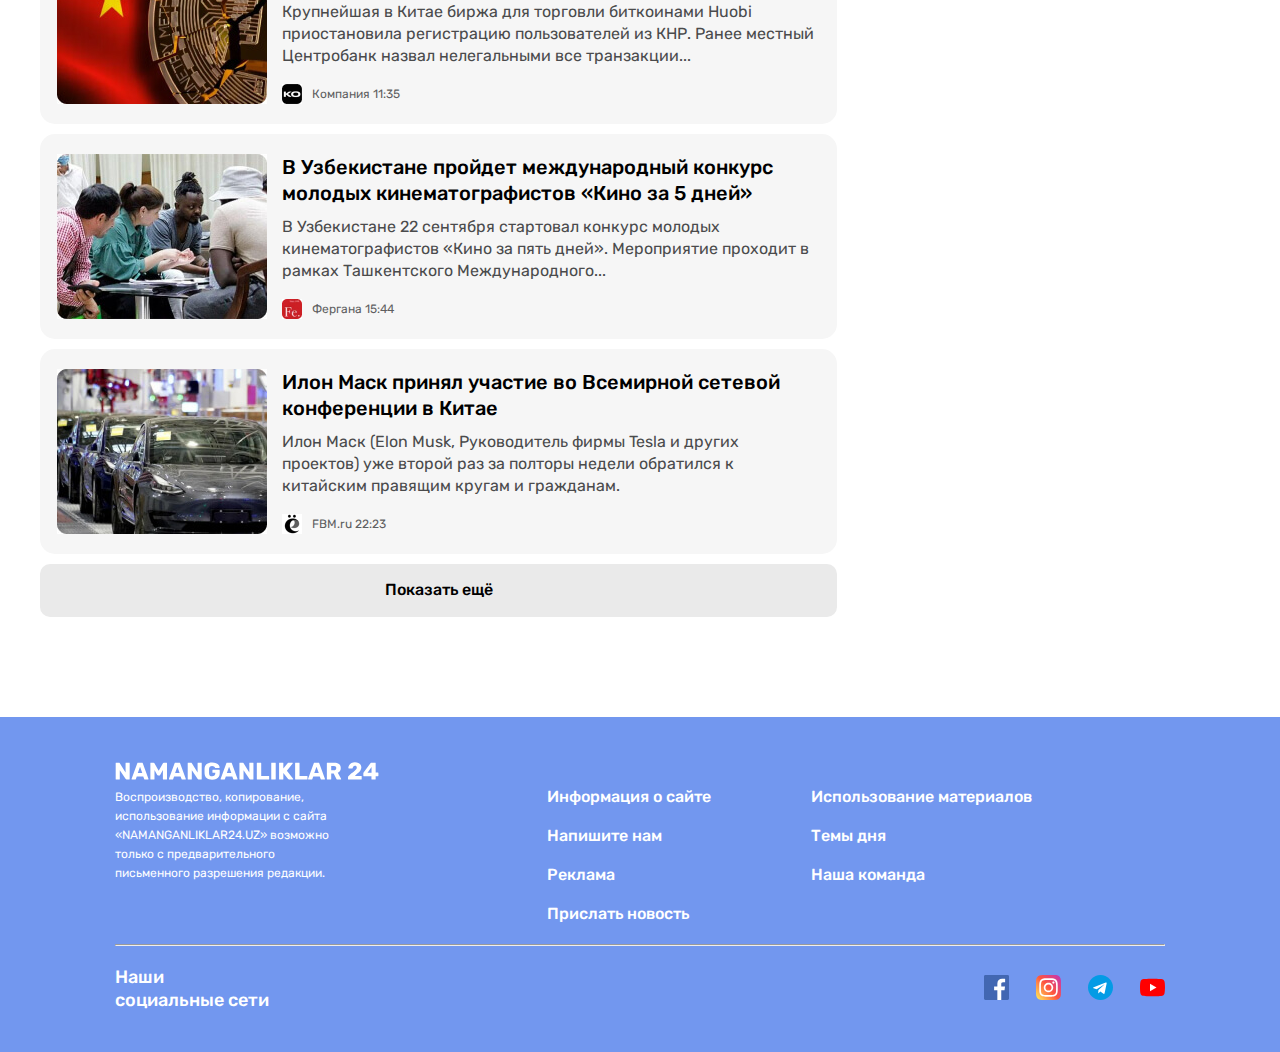
==== commit a4c51f27: "namanganliklar24 page 1 100% done 2" ====
--- a/page2.html
+++ b/page2.html
@@ -18,11 +18,11 @@
     <link rel="stylesheet" href="css/style.css">
 </head>
 <body> 
-    <!-- HEADER -->
+    <!-- header -->
     <header class="header">
         <section class="top-header">
             <div class="container header-container">
-                <a class="header-logo-link" href="#"><img src="photos/logo (7).svg" alt="header logo of     Namanganliklar24" width="264" height="20"></a>
+                <a class="header-logo-link" href="#"><svg width="262" height="19" fill="none" xmlns="http://www.w3.org/2000/svg"><path d="M1.28 18a.639.639 0 0 1-.432-.168.639.639 0 0 1-.168-.432V1.8c0-.176.056-.32.168-.432A.639.639 0 0 1 1.28 1.2h2.544c.4 0 .672.152.816.456l5.856 9.216V1.8c0-.176.056-.32.168-.432a.639.639 0 0 1 .432-.168h2.88c.176 0 .32.056.432.168a.585.585 0 0 1 .168.432v15.576a.67.67 0 0 1-.168.456.585.585 0 0 1-.432.168h-2.568a.858.858 0 0 1-.792-.456L4.76 8.664V17.4c0 .16-.056.304-.168.432A.585.585 0 0 1 4.16 18H1.28Zm15.69 0a.544.544 0 0 1-.36-.144.544.544 0 0 1-.144-.36c0-.096.008-.168.024-.216l5.64-15.408a.872.872 0 0 1 .312-.48c.16-.128.368-.192.624-.192h3.552c.256 0 .464.064.624.192.16.128.264.288.312.48L33.17 17.28l.048.216a.505.505 0 0 1-.168.36.488.488 0 0 1-.36.144h-2.952c-.384 0-.64-.168-.768-.504l-.936-2.448h-6.408l-.912 2.448c-.128.336-.392.504-.792.504H16.97Zm10.104-6.408-2.232-6.336-2.232 6.336h4.464ZM35.71 18a.639.639 0 0 1-.432-.168.639.639 0 0 1-.168-.432V1.8c0-.176.056-.32.168-.432a.639.639 0 0 1 .432-.168h2.592c.384 0 .664.176.84.528l4.224 7.56 4.224-7.56c.176-.352.456-.528.84-.528h2.568c.176 0 .32.056.432.168a.548.548 0 0 1 .192.432v15.6c0 .176-.064.32-.192.432a.585.585 0 0 1-.432.168h-2.856a.67.67 0 0 1-.456-.168.585.585 0 0 1-.168-.432v-9l-2.688 5.016c-.208.368-.488.552-.84.552h-1.248c-.208 0-.376-.048-.504-.144a1.242 1.242 0 0 1-.336-.408L39.19 8.4v9c0 .16-.056.304-.168.432a.585.585 0 0 1-.432.168h-2.88Zm18.315 0a.544.544 0 0 1-.36-.144.544.544 0 0 1-.144-.36c0-.096.008-.168.024-.216l5.64-15.408a.872.872 0 0 1 .312-.48c.16-.128.368-.192.624-.192h3.552c.256 0 .464.064.624.192.16.128.264.288.312.48l5.616 15.408.048.216a.505.505 0 0 1-.168.36.488.488 0 0 1-.36.144h-2.952c-.384 0-.64-.168-.768-.504l-.936-2.448H58.68l-.912 2.448c-.128.336-.392.504-.792.504h-2.952Zm10.104-6.408-2.232-6.336-2.232 6.336h4.464ZM72.764 18a.639.639 0 0 1-.432-.168.639.639 0 0 1-.168-.432V1.8c0-.176.056-.32.168-.432a.639.639 0 0 1 .432-.168h2.544c.4 0 .672.152.816.456l5.856 9.216V1.8c0-.176.056-.32.168-.432a.639.639 0 0 1 .432-.168h2.88c.176 0 .32.056.432.168a.585.585 0 0 1 .168.432v15.576a.67.67 0 0 1-.168.456.585.585 0 0 1-.432.168h-2.568a.858.858 0 0 1-.792-.456l-5.856-8.88V17.4c0 .16-.056.304-.168.432a.585.585 0 0 1-.432.168h-2.88Zm23.586.24c-2.304 0-4.104-.56-5.4-1.68-1.296-1.136-1.984-2.744-2.064-4.824-.016-.464-.024-1.2-.024-2.208 0-1.008.008-1.744.024-2.208.08-2.032.776-3.6 2.088-4.704C92.302 1.512 94.094.96 96.35.96c1.52 0 2.84.248 3.96.744 1.136.496 2 1.128 2.592 1.896.608.768.928 1.56.96 2.376a.455.455 0 0 1-.168.36.488.488 0 0 1-.36.144H99.83a.865.865 0 0 1-.384-.072.559.559 0 0 1-.24-.264 3.058 3.058 0 0 0-.984-1.2c-.448-.352-1.072-.528-1.872-.528-1.904 0-2.904 1.008-3 3.024a64.86 64.86 0 0 0-.024 2.088c0 .928.008 1.624.024 2.088.096 2.112 1.12 3.168 3.072 3.168.944 0 1.696-.24 2.256-.72.576-.496.864-1.248.864-2.256v-.456h-2.256a.585.585 0 0 1-.432-.168.67.67 0 0 1-.168-.456V8.952c0-.176.056-.32.168-.432a.548.548 0 0 1 .432-.192h6.048c.176 0 .32.064.432.192a.585.585 0 0 1 .168.432v2.736c0 1.36-.312 2.536-.936 3.528-.624.976-1.512 1.728-2.664 2.256-1.136.512-2.464.768-3.984.768Zm9.003-.24a.544.544 0 0 1-.36-.144.544.544 0 0 1-.144-.36c0-.096.008-.168.024-.216l5.64-15.408a.872.872 0 0 1 .312-.48c.16-.128.368-.192.624-.192h3.552c.256 0 .464.064.624.192.16.128.264.288.312.48l5.616 15.408.048.216a.505.505 0 0 1-.168.36.488.488 0 0 1-.36.144h-2.952c-.384 0-.64-.168-.768-.504l-.936-2.448h-6.408l-.912 2.448c-.128.336-.392.504-.792.504h-2.952Zm10.104-6.408-2.232-6.336-2.232 6.336h4.464ZM124.093 18a.639.639 0 0 1-.432-.168.639.639 0 0 1-.168-.432V1.8c0-.176.056-.32.168-.432a.639.639 0 0 1 .432-.168h2.544c.4 0 .672.152.816.456l5.856 9.216V1.8c0-.176.056-.32.168-.432a.639.639 0 0 1 .432-.168h2.88c.176 0 .32.056.432.168a.585.585 0 0 1 .168.432v15.576a.67.67 0 0 1-.168.456.585.585 0 0 1-.432.168h-2.568a.858.858 0 0 1-.792-.456l-5.856-8.88V17.4c0 .16-.056.304-.168.432a.585.585 0 0 1-.432.168h-2.88Zm17.25 0a.639.639 0 0 1-.432-.168.639.639 0 0 1-.168-.432V1.8c0-.176.056-.32.168-.432a.639.639 0 0 1 .432-.168h3.168c.176 0 .32.056.432.168a.585.585 0 0 1 .168.432v12.576h7.272c.176 0 .32.064.432.192a.585.585 0 0 1 .168.432v2.4c0 .16-.056.304-.168.432a.585.585 0 0 1-.432.168h-11.04Zm14.32 0a.639.639 0 0 1-.432-.168.639.639 0 0 1-.168-.432V1.8c0-.176.056-.32.168-.432a.639.639 0 0 1 .432-.168h3.216c.176 0 .32.056.432.168a.548.548 0 0 1 .192.432v15.6c0 .176-.064.32-.192.432a.585.585 0 0 1-.432.168h-3.216Zm7.781 0a.639.639 0 0 1-.432-.168.639.639 0 0 1-.168-.432V1.8c0-.176.056-.32.168-.432a.639.639 0 0 1 .432-.168h3.024c.176 0 .32.056.432.168a.585.585 0 0 1 .168.432v5.328l4.44-5.472c.192-.304.504-.456.936-.456h3.456c.144 0 .264.056.36.168a.46.46 0 0 1 .144.336.55.55 0 0 1-.072.288l-5.76 7.248 6.192 7.968c.064.064.096.16.096.288a.544.544 0 0 1-.144.36.488.488 0 0 1-.36.144h-3.576c-.384 0-.704-.16-.96-.48l-4.752-5.928V17.4c0 .176-.056.32-.168.432a.585.585 0 0 1-.432.168h-3.024Zm15.914 0a.639.639 0 0 1-.432-.168.639.639 0 0 1-.168-.432V1.8c0-.176.056-.32.168-.432a.639.639 0 0 1 .432-.168h3.168c.176 0 .32.056.432.168a.585.585 0 0 1 .168.432v12.576h7.272c.176 0 .32.064.432.192a.585.585 0 0 1 .168.432v2.4c0 .16-.056.304-.168.432a.585.585 0 0 1-.432.168h-11.04Zm12.76 0a.544.544 0 0 1-.36-.144.544.544 0 0 1-.144-.36c0-.096.008-.168.024-.216l5.64-15.408a.872.872 0 0 1 .312-.48c.16-.128.368-.192.624-.192h3.552c.256 0 .464.064.624.192.16.128.264.288.312.48l5.616 15.408.048.216a.505.505 0 0 1-.168.36.488.488 0 0 1-.36.144h-2.952c-.384 0-.64-.168-.768-.504l-.936-2.448h-6.408l-.912 2.448c-.128.336-.392.504-.792.504h-2.952Zm10.104-6.408-2.232-6.336-2.232 6.336h4.464ZM210.858 18a.639.639 0 0 1-.432-.168.639.639 0 0 1-.168-.432V1.8c0-.176.056-.32.168-.432a.639.639 0 0 1 .432-.168h6.528c2.096 0 3.728.48 4.896 1.44 1.184.944 1.776 2.288 1.776 4.032 0 1.12-.264 2.072-.792 2.856-.528.784-1.256 1.384-2.184 1.8l3.288 5.904a.597.597 0 0 1 .072.264.505.505 0 0 1-.168.36.46.46 0 0 1-.336.144h-3.192c-.464 0-.792-.216-.984-.648l-2.736-5.28h-2.448V17.4c0 .176-.064.32-.192.432a.585.585 0 0 1-.432.168h-3.096Zm6.48-9.336c.736 0 1.296-.176 1.68-.528.384-.368.576-.872.576-1.512s-.192-1.144-.576-1.512c-.368-.384-.928-.576-1.68-.576h-2.76v4.128h2.76ZM231.889 18a.67.67 0 0 1-.456-.168.585.585 0 0 1-.168-.432v-1.704c0-.48.2-.872.6-1.176l2.496-2.448c1.456-1.12 2.56-1.992 3.312-2.616.752-.624 1.32-1.192 1.704-1.704.384-.512.576-1 .576-1.464 0-1.264-.624-1.896-1.872-1.896-.656 0-1.16.2-1.512.6-.352.384-.584.872-.696 1.464-.096.368-.368.552-.816.552h-3a.488.488 0 0 1-.504-.504 5.546 5.546 0 0 1 .84-2.808c.544-.864 1.304-1.544 2.28-2.04.992-.512 2.128-.768 3.408-.768 1.344 0 2.496.216 3.456.648.96.432 1.688 1.04 2.184 1.824.496.784.744 1.696.744 2.736 0 1.12-.352 2.144-1.056 3.072-.688.912-1.744 1.904-3.168 2.976l-2.208 2.232h6.168c.176 0 .32.056.432.168a.548.548 0 0 1 .192.432V17.4c0 .176-.064.32-.192.432a.585.585 0 0 1-.432.168h-12.312Zm23.22 0a.639.639 0 0 1-.432-.168.639.639 0 0 1-.168-.432v-2.712h-7.464a.585.585 0 0 1-.432-.168.585.585 0 0 1-.168-.432v-2.28c0-.24.088-.488.264-.744l6.984-9.456c.224-.272.52-.408.888-.408h3.504c.176 0 .32.056.432.168a.585.585 0 0 1 .168.432v9.312h2.112c.192 0 .344.064.456.192a.555.555 0 0 1 .168.408v2.376c0 .176-.056.32-.168.432a.585.585 0 0 1-.432.168h-2.136V17.4c0 .16-.056.304-.168.432a.585.585 0 0 1-.432.168h-2.976Zm-.504-6.72V5.616l-4.032 5.664h4.032Z" fill="#7296EE"/></svg></a>
                 <ul class="currency-rates">
                     <li class="currency-rates__item">
                         <strong class="currency-rates__emblem">$</strong>
@@ -79,13 +79,16 @@
                         <a href="">Наука</a></div>
                 </div>
                 
-                <a class="bottom-header-banner" href="#" ><img src="photos/banner2.jpg" alt="add banner" srcset="photos/banner2.jpg 1x,photos/banner2@2x.jpg" width="100%"></a>
+                <a class="bottom-header-banner" href="https://shopme.uz
+                " target="blank"><img src="photos/banner1.jpg" alt="add banner" srcset="photos/banner1.jpg 1x,photos/banner1@2x.jpg" width="100%"></a>
                 
+
+
 
             </div>
         </section>
     </header>
-    <!-- HEADER END -->
+    <!-- header end -->
     <main class="main">
         <div class="container">
             <h2 class="main-clln-top-title">Интересное</h2>
--- a/css/style.css
+++ b/css/style.css
@@ -7,9 +7,7 @@
     padding: 0;
     box-sizing: border-box;
 }
-*:focus{
-
-}
+
 html{
     font-size: 10px;
     height: 100%;
@@ -49,6 +47,14 @@
     background-color:#fff;
     padding: 0.9rem 0.6rem 0.8rem 0.6rem;
     border-radius: 7px;
+}
+.header-logo-link svg  path:hover{
+    opacity: 0.8;
+
+}
+.header-logo-link svg  path:active{
+    opacity: 0.6;
+
 }
 .currency-rates {
     list-style: none;
@@ -97,7 +103,13 @@
     background-color:#DCE6FF;
     margin-right: 2.5rem;
 }
-
+.lang-toggler__item:hover{
+    color: #7296EC;
+}
+.lang-toggler__item:active{
+    color: #7296EC;
+    opacity: 0.6;
+}
 .lang-toggler__item{
     width: 30px;
     height: 30px;
@@ -112,6 +124,12 @@
     color:#000;
     background-color: #fff;
 }
+.primary-btn:hover{
+    opacity: 0.8;
+}
+.primary-btn:active{
+    opacity: 0.6;
+}
 .primary-btn{
     font-weight: 500;
     font-size:  1.6rem;
@@ -139,6 +157,13 @@
 .bottom-header-nav-item:not(:last-child){
     margin-right: 34.44px;
 }
+.bottom-header-nav-item a:hover{
+    color: #7296EC;
+}
+.bottom-header-nav-item a:active{
+    color: #7296EC;
+    opacity: 0.8;
+}
 .bottom-header-nav-item a{
     font-weight: 500;
     font-size: 1.8rem;
@@ -175,6 +200,15 @@
     text-decoration: none;
     
 
+}
+.main-clln-title:hover{
+    color: #7296EC;
+    text-decoration: underline;
+}
+.main-clln-title:active{
+    color: #7296EC;
+    text-decoration: underline;
+    opacity: 0.6;
 }
 .main-clln-title {
     width: 358px;
@@ -255,6 +289,14 @@
     line-height: 26px;
     color: #000000;
 }
+.features-btn:hover{
+    background-color:#F78B3B;
+    opacity: 0.8;
+}
+.features-btn:active{
+    background-color:#F78B3B;
+    opacity: 0.6;
+}
 .features-btn {
     font-weight: 500;
     font-size: 2rem;
@@ -275,6 +317,10 @@
     margin-right: 1rem;
 
 }
+.main-bm-top-title:hover{
+    color: #7296EC;
+    cursor: pointer;
+}
 .main-bm-top-title{
     font-weight: 500;
     font-size: 2.4rem;
@@ -282,8 +328,15 @@
     color: #000;
     margin-bottom: 2rem;
 }
-.main-bm-item:not(:last-child){
-    margin-bottom: 1rem;
+.main-left-linker:not(:last-child){
+    display: inline-block;
+    margin-bottom: 1rem;
+}
+.mai-left-linker:last-child{
+    margin-bottom: 2rem;
+}
+.main-left-linker{
+    text-decoration: none;
 }
 .main-bm-item {
     display: flex;
@@ -299,6 +352,16 @@
 }
 .main-bm-left-wrapper {
 }
+.main-bm-wrap-title:hover{
+    color: #7296EC;
+    text-decoration: underline;
+}
+.main-bm-wrap-title:active{
+    color: #7296EC;
+    text-decoration: underline;
+    opacity: 0.6;
+}
+
 .main-bm-wrap-title {
     width: 535px;
     height: 52px;
@@ -329,6 +392,15 @@
     font-size: 1.2rem;
     line-height: 14.22px;
     color: #5e5f61;
+}
+.main-bm-btn:hover{
+    background-color: #7296EC;
+    color:#fff;
+}
+.main-bm-btn:active{
+    background-color: #7296EC;
+    color:#fff;
+    opacity: 0.6;
 }
 .main-bm-btn{
     font-weight: 500;
@@ -358,6 +430,10 @@
     margin-bottom: 1rem;
     background-color: #F6F6F6;
 }
+.sidebar-wrapper-title:hover{
+    color: #7296EC;
+    cursor: pointer;
+}
 .sidebar-wrapper-title {
     font-weight: 500;
     font-size: 2.4rem;
@@ -367,6 +443,18 @@
 }
 .sidebar-in-wrappwer {
 }
+.sideber-in-wrap-title:hover{
+    color: #7296EC;
+    text-decoration: underline;
+    cursor: pointer;
+}
+.sideber-in-wrap-title:active{
+    color: #7296EC;
+    text-decoration: underline;
+    cursor: pointer;
+    opacity: 0.6;
+}
+
 .sideber-in-wrap-title {
     width: 356px;
     height: 48px;
@@ -401,19 +489,30 @@
     
 
 }
-.footer-logo-img{
+.footer-logo-link svg path:hover{
+    color: #7296EC;
+    opacity: 0.8;
+
+}
+.footer-logo-link svg path:active{
+    color: #7296EC;
+    opacity: 0.6;
+}
+.footer-logo-link{
+    display: inline-block;
     margin-bottom: 1.5rem;
 }
 .footer-in-wrap { 
     display: flex;
     
 }
+
 .footer-in-wrap-left-text {
     width: 229px;
     height: 95px;
     font-weight: 400;
     font-size: 1.2rem;
-    line-height:19px;
+    line-height:1.9rem;
     color: #FFFFFF;
     margin-right: 20.3rem;
 }
@@ -428,6 +527,13 @@
 }
 .footer-in-wrap-right-2{
 
+}
+.footer-in-wrap-item a:hover{
+    color: #b4c6f0;
+    
+}
+.footer-in-wrap-item a:active{
+    color: #c5d3f5;
 }
 .footer-in-wrap-item a{
     display: inline-block;
@@ -601,4 +707,283 @@
     width: 393px;
     height: 553px;
 
+}
+                /* page 3 */
+/* MAIN */
+
+.main-top {
+    display: flex;
+}
+.main-top-left {
+    width: 797px;
+    height: 1257px;
+    margin-right: 1rem;
+    margin-bottom: 12rem;
+}
+.main-top-left-t-wrap {
+    display: flex;
+    align-items: center;
+    margin-bottom: 3.6rem;
+}
+.main-top-left-t-wrap-text 
+{
+    font-weight: 400;
+    font-size: 1.4rem;
+    line-height: 1.659rem;
+    color: #5E5F61;
+    margin-left:1rem ;
+    margin-right: 0.4rem;
+}
+.main-top-left-data-time {
+    font-weight: 400;
+    font-size: 1.4rem;
+    line-height: 1.659rem;
+    color: #5E5F61;
+
+}
+.linker{
+    text-decoration: none;
+    
+}
+.main-top-left-title {
+    font-weight: 500;
+    font-size: 2.6rem;
+    line-height: 3.6rem;
+    color: #000;
+    margin-bottom: 2rem;
+}
+.main-top-left-img{
+    
+}
+.text-uni {
+    font-weight: 400;
+    font-size: 2rem;
+    line-height: 3rem;
+    color: #000;
+}
+.main-top-left-text1,
+.main-top-left-text2,
+.main-top-left-text3,
+.main-top-left-text4,
+.main-top-left-text5
+{
+    margin-bottom: 2.4rem;
+}
+.main-top-left-text1{
+    margin-top: 2.5rem;
+}
+.main-top-left-text6{
+    margin-bottom: 5rem;
+}
+
+/* top right part */
+.main-top-right {
+    
+
+}
+.main-top-right-wrap {
+    width: 393px;
+    height: 613px;
+    background-color: #f6f6f6;
+    border-radius:15px;
+    margin-bottom: 1rem;
+    padding: 2rem 1.7rem 2.5rem 1.7rem;
+
+}
+.main-top-right-wrap a{
+    text-decoration: none;
+}
+.right-wrap-top-title {
+    font-weight: 500;
+    font-size: 2.4rem;
+    line-height: 2.844rem;
+    color: #000;
+    margin-bottom: 2.5rem;
+}
+.right-wrap-title {
+    font-weight: 500;
+    font-size: 1.8rem;
+    line-height: 2.4rem;
+    color: #000;
+    
+}
+/* title style with his parent element /\ */
+.main-top-right-wrap h3{
+    margin-bottom: 0.8rem;
+}
+.right-wrap-data-time,
+.right-wrap-subtitle {
+    font-weight: 400;
+    font-size: 1.3rem;
+    line-height: 1.541rem;
+    color: #5e5f61;
+    display: inline-block;
+    margin-bottom: 2rem;
+
+}
+.hr-line-page3{
+    margin-bottom: 2rem;
+    
+}
+.right-wrap-data-time {
+  
+}
+/* main bottom */
+.main-bottom {
+    margin-bottom: 10rem;
+
+}
+.main-bottom-title {
+    font-weight: 500;
+    font-size: 2.4rem;
+    line-height: 2.844rem;
+    color: #000;
+    margin-bottom: 2rem;
+}
+.main-bottom-list {
+    display: flex;
+    align-items: center;
+    justify-content: space-between;
+}
+.main-bottom-item {
+    width: 393px;
+    height: 207px;
+    border-radius:1.5rem;
+    padding: 2rem 1.8rem 1.8rem 1.7rem;
+    background-color: #F6F6F6;
+}
+.main-bottom-item a{
+    text-decoration: none;
+}
+.main-bottom-item-title {
+    width: 358px;
+    height: 78px;
+    font-weight: 500;
+    font-size: 2rem;
+    line-height: 2.6rem;
+    color: #000;
+    margin-bottom: 1rem;
+}
+.main-bottom-item-text {
+    font-weight: 400;
+    font-size: 1.6rem;
+    line-height: 2.2rem;
+    color: #4a4b4c;
+    margin-bottom: 2rem;
+}
+.main-bottom-item-wrap {
+    display: flex;
+    align-items: center;
+
+}
+.main-bottom-item-wrap-img{
+    margin-right: 1rem;
+}
+.main-bootom-item-text, 
+.main-bottom-item-date-time{
+    font-weight: 400;
+    font-size: 1.2rem;
+    line-height: 1.422rem;
+    color: #5e5f61;
+}
+.main-bootom-item-text {
+    margin-right: 0.4rem;
+}
+/* page 4 */
+.main {
+}
+.main-wrap {
+    display: flex;
+    margin-bottom: 10rem;
+    
+}
+.main-left {
+    width: 696px;
+    margin-right: 1rem;
+}
+.main-left-title {
+    font-weight: 500;
+    font-size: 2.4rem;
+    line-height: 2.844rem;
+    color: #000;
+    margin-bottom: 2rem;
+}
+.main-left-form {
+}
+.main-left-input {
+    width: 343px;
+    height: 55px;
+    border-radius: 1rem;
+    outline: none;
+    display: inline-block;
+    font-size: 1.6rem;
+    padding: 1.8rem 0 1.8rem 2rem;
+    border-color: #ddd4d4;
+    margin-bottom: 1rem;
+}
+.fff{
+    margin-right:0.75rem ;
+}
+.main-left-input:not(:last-child){
+    margin-right: rem;
+}
+    
+.main-left-input-block1 {
+    width: 696px;
+    height: 55px;
+    border-radius:1rem;
+    outline: none;
+    border-color: #ddd4d4;
+    font-size: 1.6rem;
+    padding: 1.8rem 0 1.8rem 2rem;
+    display: block;
+    margin-bottom: 1rem;
+}
+.main-left-input-block2 {
+    width: 696px;
+    height: 180px;
+    outline: none;
+    border-color: #ddd4d4;
+    font-size: 1.6rem;
+    border-radius:1rem;
+    resize: none;
+    padding: 1.8rem  0 0 2rem;
+    display: block;
+    margin-bottom: 2rem;
+}
+.main-left-btn {
+    font-weight: 500;
+    font-size: 1.6rem;
+    line-height: 1.896rem;
+    color: #fff;
+    border: none;
+    background-color: #7297EF;
+    padding:1.7rem 3rem;
+    border-radius:1rem;
+    display:block;
+    margin-left:auto;
+}
+.main-right {
+    width: 494px;
+    height: 310px;
+    border-radius:1rem; 
+    background-color: #F6F6F6;
+    padding: 4rem 2.5rem;
+}
+.main-right-title {
+    font-weight: 500;
+    font-size: 2rem;
+    line-height: 2.37rem;
+    color: #000;
+    margin-bottom: 0.7rem;
+}
+.main-right-subtitle {
+    font-weight: 400;
+    font-size: 1.6rem;
+    line-height: 1.896rem;
+    color: #000;
+    margin-bottom: 2rem;
+}
+.main-right-hr {
+    margin-bottom: 2rem;
 }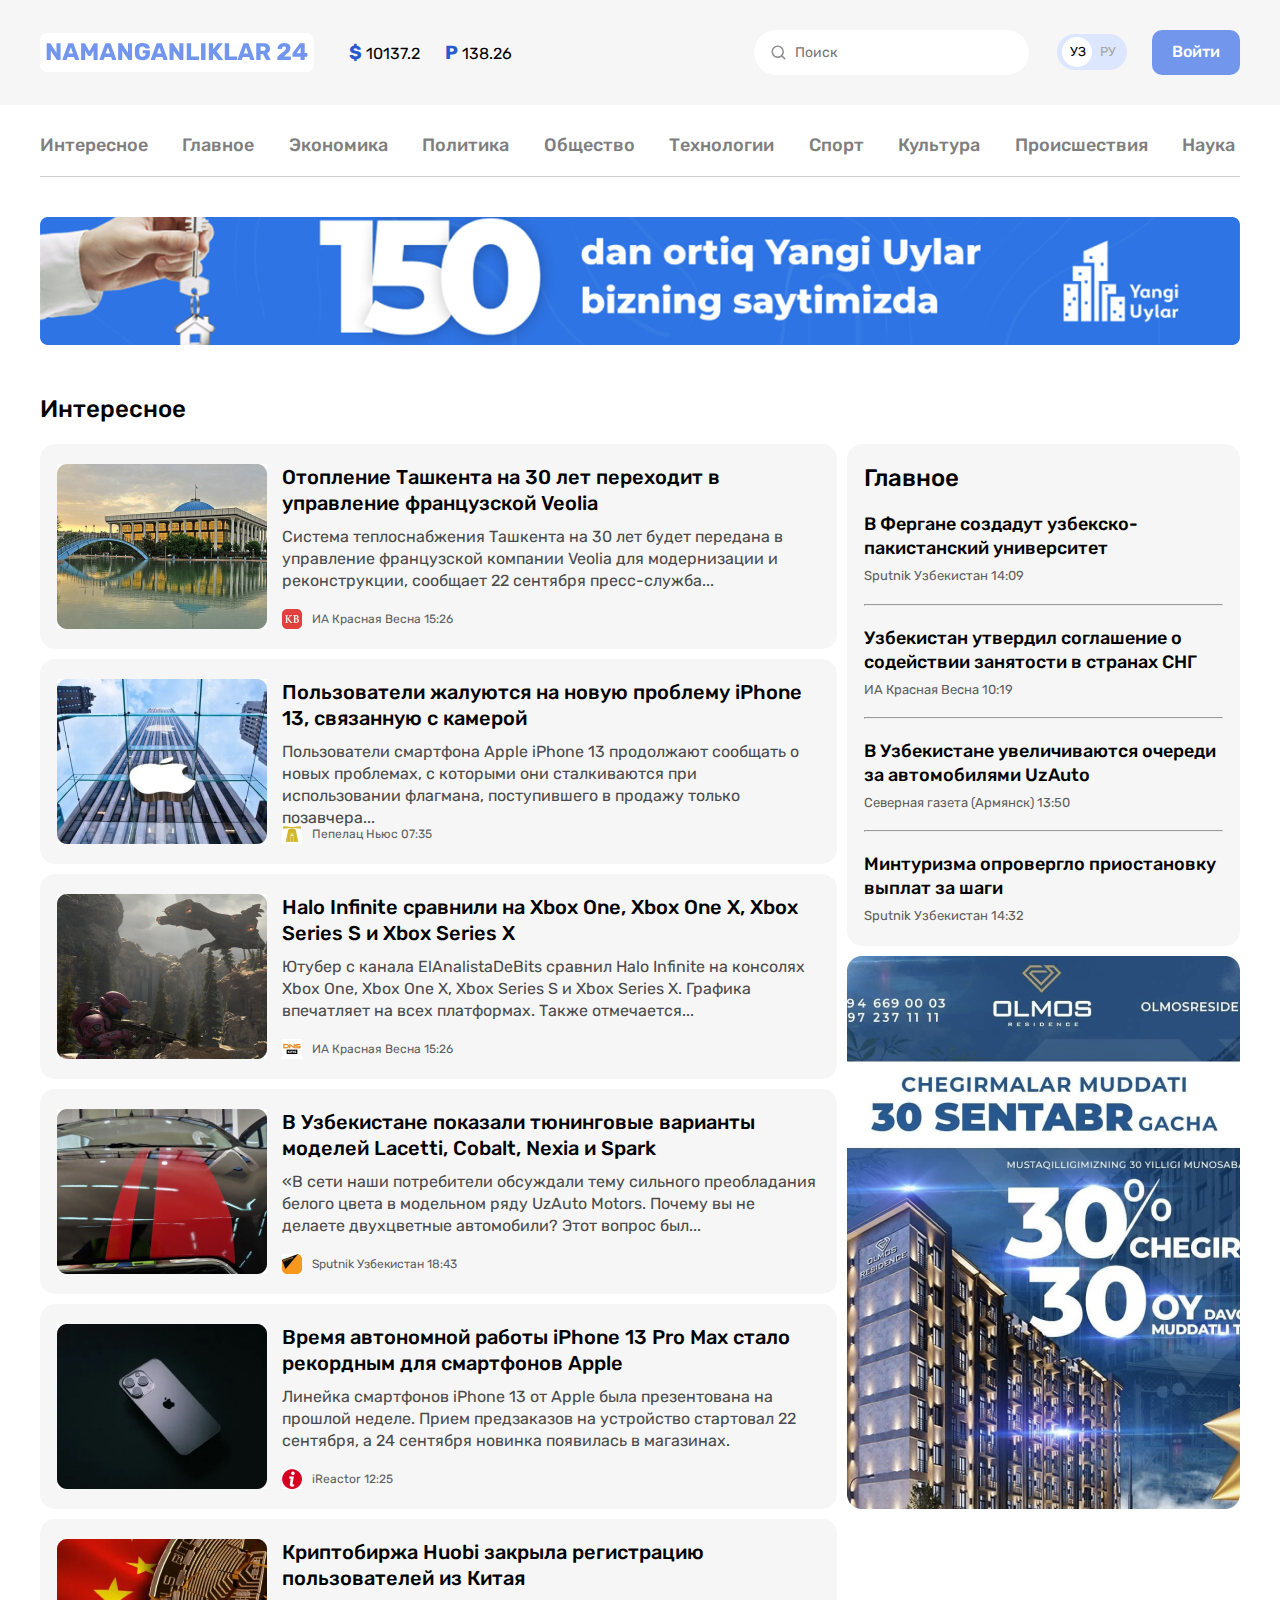
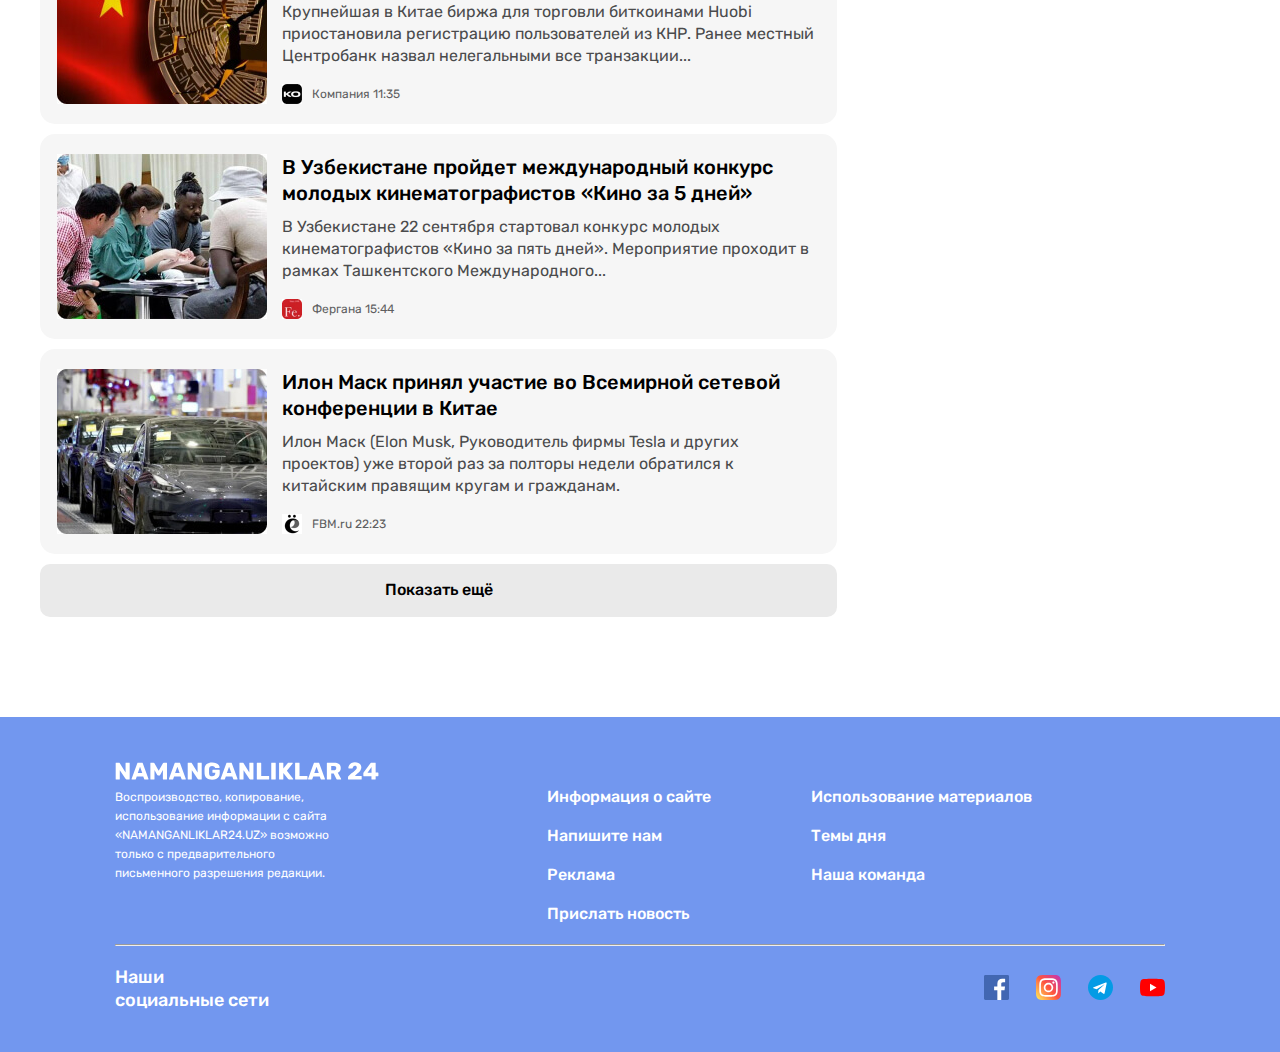
==== commit ccd5dc6f: "namanganliklar social link aded" ====
--- a/page2.html
+++ b/page2.html
@@ -79,8 +79,10 @@
                         <a href="">Наука</a></div>
                 </div>
                 
-                <a class="bottom-header-banner" href="https://shopme.uz
-                " target="blank"><img src="photos/banner1.jpg" alt="add banner" srcset="photos/banner1.jpg 1x,photos/banner1@2x.jpg" width="100%"></a>
+                <a class="bottom-header-banner" href="
+                https://www.gh.uz/
+                
+                " target="blank"><img src="photos/2.jpg" alt="add banner" srcset="photos/banner2.jpg 1x,photos/banner2@2x.jpg" width="100%"></a>
                 
 
 
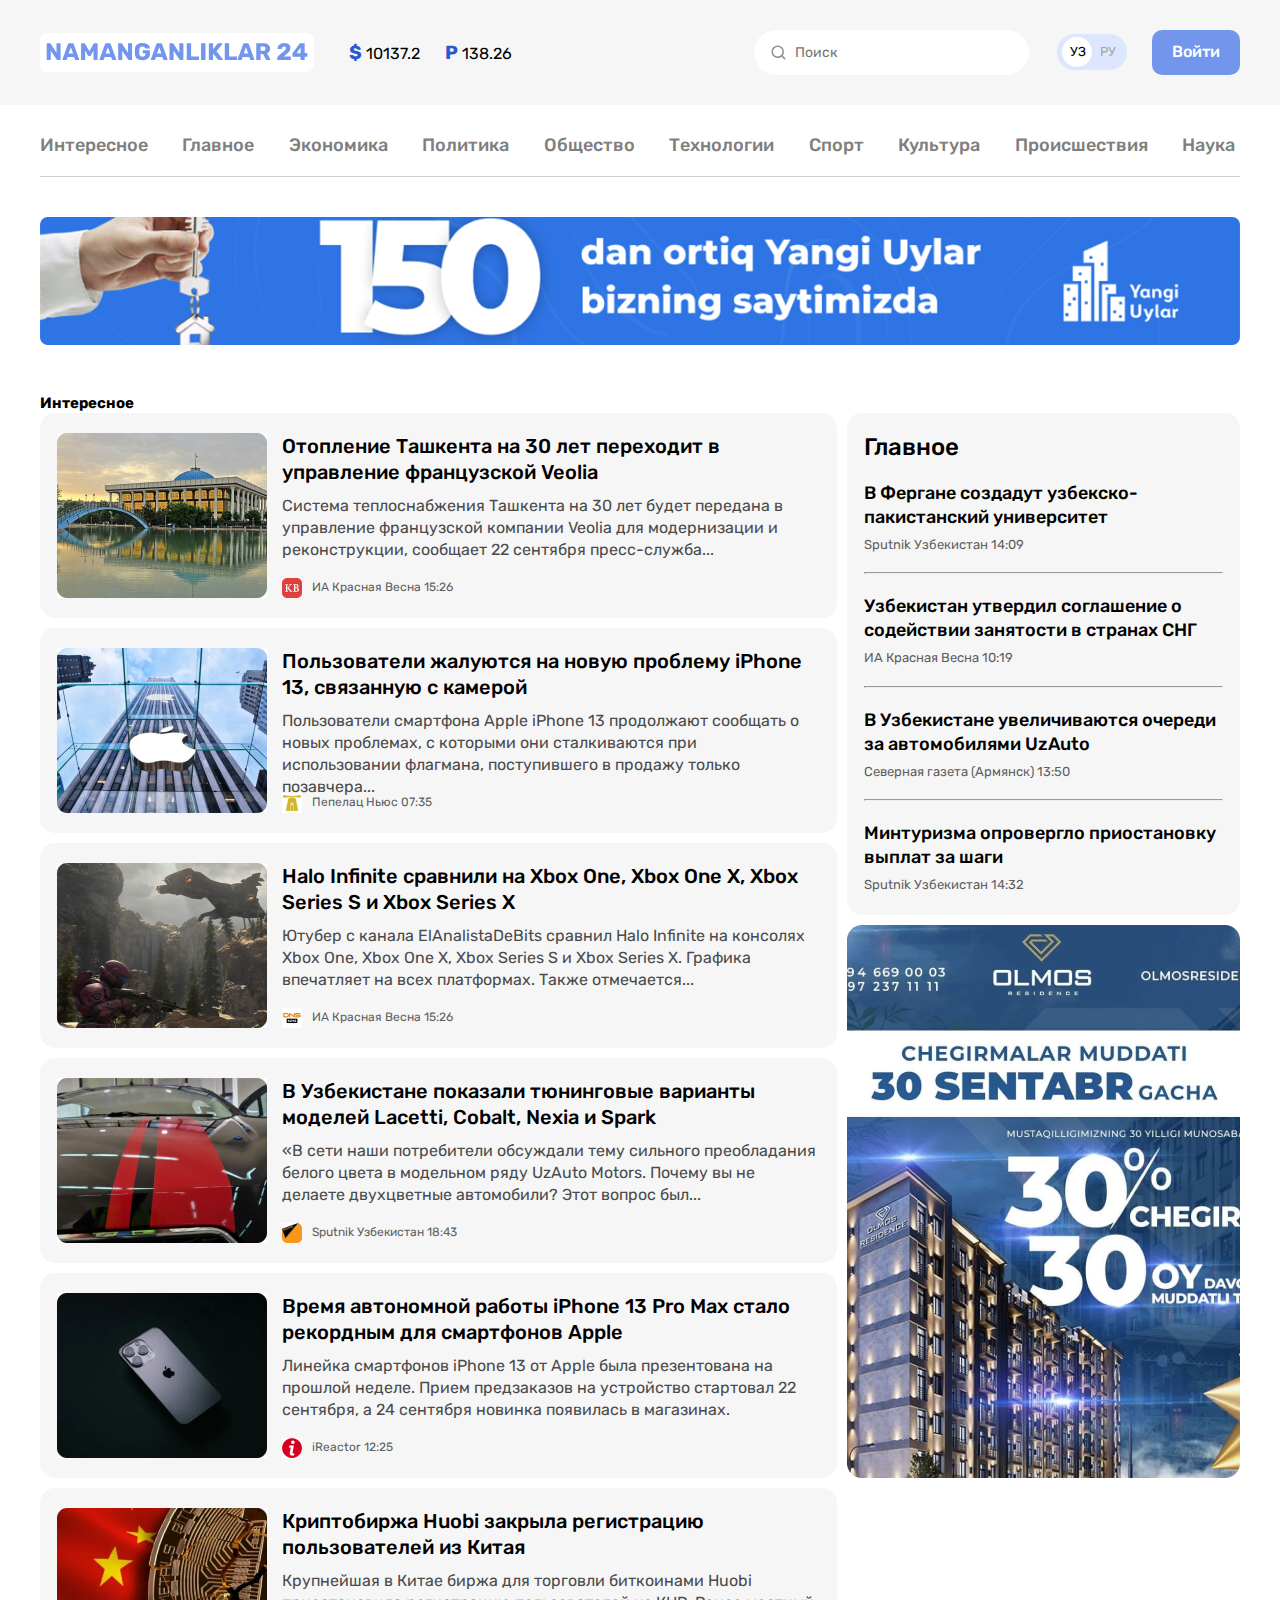
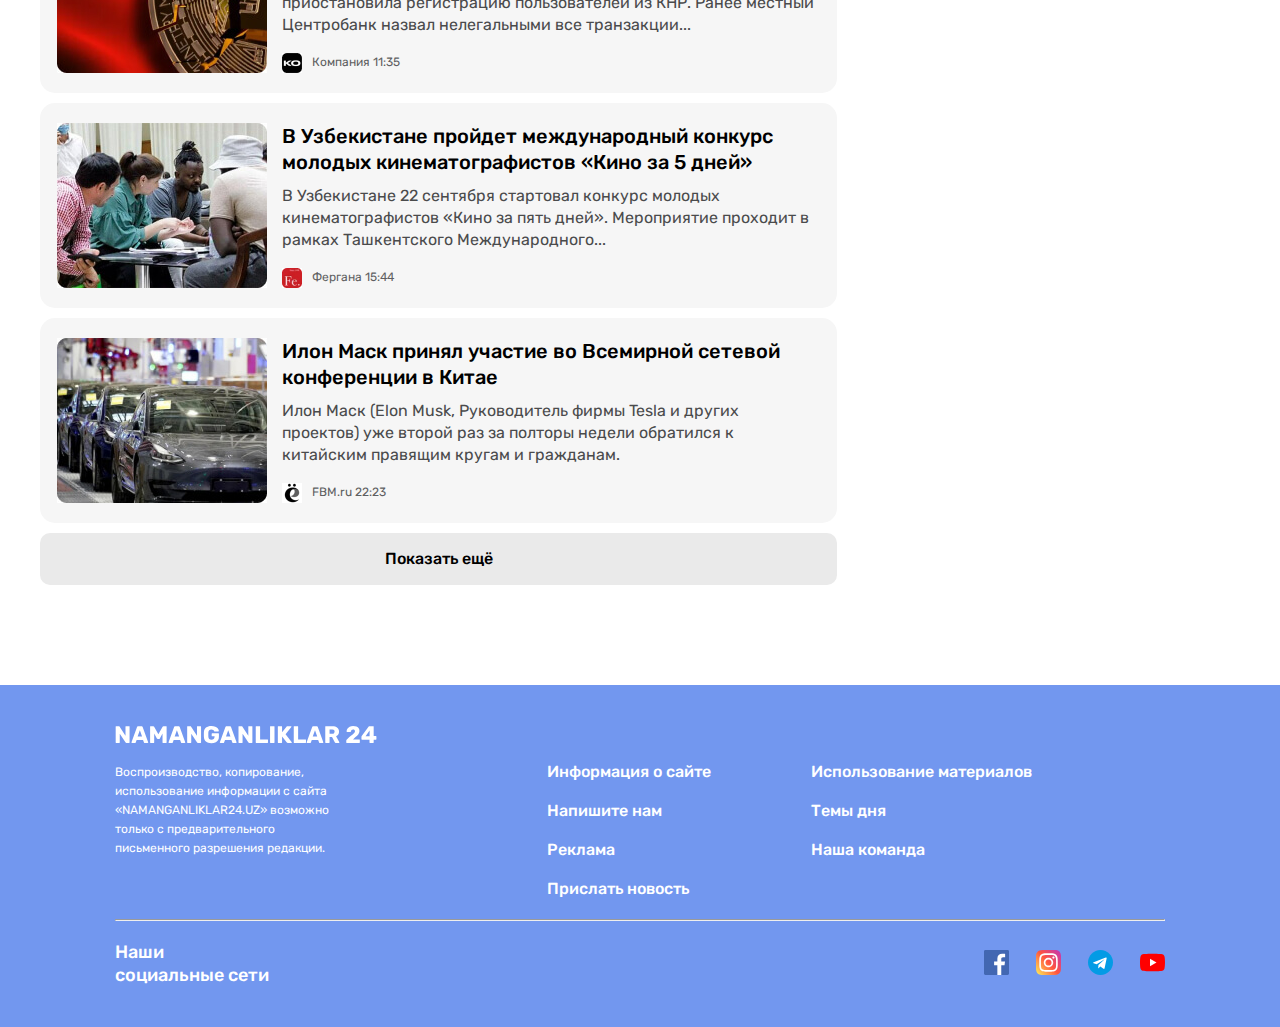
==== commit d6442691: "namanganliklar  link added" ====
--- a/page2.html
+++ b/page2.html
@@ -91,6 +91,7 @@
         </section>
     </header>
     <!-- header end -->
+    <!-- main -->
     <main class="main">
         <div class="container">
             <h2 class="main-clln-top-title">Интересное</h2>
@@ -98,7 +99,7 @@
                 <div class="main-clln-left-page2">
                     <!-- MAIN CLLN ITEM 1 -->
                     
-                    <a class="main-clln-linker" href="#">
+                    <a class="main-clln-linker" href="https://rossaprimavera.ru" target="blank">
                         <div class="main-clln-item">
                             <div class="main-clln-img">
                                 <img src="photos/page 2photos/img1page2.jpg" alt="photo of clln in page2"
@@ -119,7 +120,7 @@
 
                     <!-- MAIN CLLN ITEM 2 -->
 
-                    <a class="main-clln-linker" href="#">
+                    <a class="main-clln-linker" href="https://www.un.org/development/desa/indigenous-peoples-ru/news.html" target="blank">
                         <div class="main-clln-item">
                             <div class="main-clln-img">
                                 <img src="photos/page 2photos/img2page2.jpg" alt="photo of clln in page2"
@@ -139,7 +140,8 @@
                     
                     <!-- MAIN CLLN ITEM 3 -->
 
-                    <a class="main-clln-linker" href="#">
+                    <a class="main-clln-linker" href="https://www.nds.org.au
+                    " target="blank">
                         <div class="main-clln-item">
                             <div class="main-clln-img">
                                 <img src="photos/page 2photos/img3page2.jpg" alt="photo of clln in page2"
@@ -159,7 +161,8 @@
 
                     <!-- MAIN CLLN ITEM 4 -->
 
-                    <a class="main-clln-linker" href="#">
+                    <a class="main-clln-linker" href="https://sputniknews-uz.com
+                    " target="blank">
                         <div class="main-clln-item">
                             <div class="main-clln-img">
                                 <img src="photos/page 2photos/img4page2.jpg" alt="photo of clln in page2"
@@ -179,7 +182,8 @@
 
                     <!-- MAIN CLLN ITEM 5 -->
 
-                    <a class="main-clln-linker" href="#">
+                    <a class="main-clln-linker" href="https://inforeactor.ru
+                    " target="blank">
                         <div class="main-clln-item">
                             <div class="main-clln-img">
                                 <img src="photos/page 2photos/img5page2.jpg" alt="photo of clln in page2"
@@ -199,7 +203,8 @@
     
                     <!-- MAIN CLLN ITEM 6 -->
 
-                    <a class="main-clln-linker" href="#">
+                    <a class="main-clln-linker" href="https://ko.ru
+                    " target="blank">
                         <div class="main-clln-item">
                             <div class="main-clln-img">
                                 <img src="photos/page 2photos/img6page2.jpg" alt="photo of clln in page2"
@@ -219,7 +224,7 @@
 
                     <!-- MAIN CLLN ITEM 7 -->
 
-                    <a class="main-clln-linker" href="#">
+                    <a class="main-clln-linker" href="https://fargona.uz/site/inter/26" target="blank">
                         <div class="main-clln-item">
                             <div class="main-clln-img">
                                 <img src="photos/page 2photos/img7page2.jpg" alt="photo of clln in page2"
@@ -239,7 +244,8 @@
     
                     <!-- MAIN CLLN ITEM 8 -->
 
-                    <a class="main-clln-linker" href="#">
+                    <a class="main-clln-linker" href="https://fbm.ru
+                    " target="blank">
                         <div class="main-clln-item">
                             <div class="main-clln-img">
                                 <img src="photos/page 2photos/img8page2.jpg" alt="photo of clln in page2"
@@ -287,7 +293,8 @@
                         </div>
                     </a>
                     <div >
-                        <a href="#" target="blank"><img class="main-clln-right-item-img" src="photos/page 2photos/sidebarimgpage2.jpg" alt="photo of main sidebar " srcset="photos/page 2photos/sidebarimgpage2.jpg 1x, photos/page 2photos/sidebarimgpage2@2x.jpg"></a>
+                        <a href="http://olmosresidence.uz
+                        " target="blank"><img class="main-clln-right-item-img" src="photos/page 2photos/sidebarimgpage2.jpg" alt="photo of main sidebar " srcset="photos/page 2photos/sidebarimgpage2.jpg 1x, photos/page 2photos/sidebarimgpage2@2x.jpg"></a>
                     </div>
                 </div>
             </div>
@@ -296,7 +303,10 @@
     <!-- FOOTER SECTION -->
     <footer class="footer">
         <div class="footer-wrap">
-            <img class="footer-logo" src="photos/footerlogo.svg" alt="logo of footer " width="264" height="28">
+            <a class="footer-logo-link" href="index.html" target="blank"><svg width="262" height="19" viewBox="0 0 262 19" fill="none" xmlns="http://www.w3.org/2000/svg">
+                <path d="M1.28 18C1.12 18 0.976 17.944 0.848 17.832C0.736 17.704 0.68 17.56 0.68 17.4V1.8C0.68 1.624 0.736 1.48 0.848 1.368C0.976 1.256 1.12 1.2 1.28 1.2H3.824C4.224 1.2 4.496 1.352 4.64 1.656L10.496 10.872V1.8C10.496 1.624 10.552 1.48 10.664 1.368C10.792 1.256 10.936 1.2 11.096 1.2H13.976C14.152 1.2 14.296 1.256 14.408 1.368C14.52 1.48 14.576 1.624 14.576 1.8V17.376C14.576 17.552 14.52 17.704 14.408 17.832C14.296 17.944 14.152 18 13.976 18H11.408C11.056 18 10.792 17.848 10.616 17.544L4.76 8.664V17.4C4.76 17.56 4.704 17.704 4.592 17.832C4.48 17.944 4.336 18 4.16 18H1.28ZM16.97 18C16.842 18 16.722 17.952 16.61 17.856C16.514 17.744 16.466 17.624 16.466 17.496C16.466 17.4 16.474 17.328 16.49 17.28L22.13 1.872C22.178 1.68 22.282 1.52 22.442 1.392C22.602 1.264 22.81 1.2 23.066 1.2H26.618C26.874 1.2 27.082 1.264 27.242 1.392C27.402 1.52 27.506 1.68 27.554 1.872L33.17 17.28L33.218 17.496C33.218 17.624 33.162 17.744 33.05 17.856C32.954 17.952 32.834 18 32.69 18H29.738C29.354 18 29.098 17.832 28.97 17.496L28.034 15.048H21.626L20.714 17.496C20.586 17.832 20.322 18 19.922 18H16.97ZM27.074 11.592L24.842 5.256L22.61 11.592H27.074ZM35.7097 18C35.5497 18 35.4057 17.944 35.2777 17.832C35.1657 17.704 35.1097 17.56 35.1097 17.4V1.8C35.1097 1.624 35.1657 1.48 35.2777 1.368C35.4057 1.256 35.5497 1.2 35.7097 1.2H38.3017C38.6857 1.2 38.9657 1.376 39.1417 1.728L43.3657 9.288L47.5897 1.728C47.7657 1.376 48.0457 1.2 48.4297 1.2H50.9977C51.1737 1.2 51.3177 1.256 51.4297 1.368C51.5577 1.48 51.6217 1.624 51.6217 1.8V17.4C51.6217 17.576 51.5577 17.72 51.4297 17.832C51.3177 17.944 51.1737 18 50.9977 18H48.1417C47.9657 18 47.8137 17.944 47.6857 17.832C47.5737 17.72 47.5177 17.576 47.5177 17.4V8.4L44.8297 13.416C44.6217 13.784 44.3417 13.968 43.9897 13.968H42.7417C42.5337 13.968 42.3657 13.92 42.2377 13.824C42.1097 13.728 41.9977 13.592 41.9017 13.416L39.1897 8.4V17.4C39.1897 17.56 39.1337 17.704 39.0217 17.832C38.9097 17.944 38.7657 18 38.5897 18H35.7097ZM54.0247 18C53.8967 18 53.7767 17.952 53.6647 17.856C53.5687 17.744 53.5207 17.624 53.5207 17.496C53.5207 17.4 53.5287 17.328 53.5447 17.28L59.1847 1.872C59.2327 1.68 59.3367 1.52 59.4967 1.392C59.6567 1.264 59.8647 1.2 60.1207 1.2H63.6727C63.9287 1.2 64.1367 1.264 64.2967 1.392C64.4567 1.52 64.5607 1.68 64.6087 1.872L70.2247 17.28L70.2727 17.496C70.2727 17.624 70.2167 17.744 70.1047 17.856C70.0087 17.952 69.8887 18 69.7447 18H66.7927C66.4087 18 66.1527 17.832 66.0247 17.496L65.0887 15.048H58.6807L57.7687 17.496C57.6407 17.832 57.3767 18 56.9767 18H54.0247ZM64.1287 11.592L61.8967 5.256L59.6647 11.592H64.1287ZM72.7644 18C72.6044 18 72.4604 17.944 72.3324 17.832C72.2204 17.704 72.1644 17.56 72.1644 17.4V1.8C72.1644 1.624 72.2204 1.48 72.3324 1.368C72.4604 1.256 72.6044 1.2 72.7644 1.2H75.3084C75.7084 1.2 75.9804 1.352 76.1244 1.656L81.9804 10.872V1.8C81.9804 1.624 82.0364 1.48 82.1484 1.368C82.2764 1.256 82.4204 1.2 82.5804 1.2H85.4604C85.6364 1.2 85.7804 1.256 85.8924 1.368C86.0044 1.48 86.0604 1.624 86.0604 1.8V17.376C86.0604 17.552 86.0044 17.704 85.8924 17.832C85.7804 17.944 85.6364 18 85.4604 18H82.8924C82.5404 18 82.2764 17.848 82.1004 17.544L76.2444 8.664V17.4C76.2444 17.56 76.1884 17.704 76.0764 17.832C75.9644 17.944 75.8204 18 75.6444 18H72.7644ZM96.3504 18.24C94.0464 18.24 92.2464 17.68 90.9504 16.56C89.6544 15.424 88.9664 13.816 88.8864 11.736C88.8704 11.272 88.8624 10.536 88.8624 9.528C88.8624 8.52 88.8704 7.784 88.8864 7.32C88.9664 5.288 89.6624 3.72 90.9744 2.616C92.3024 1.512 94.0944 0.959999 96.3504 0.959999C97.8704 0.959999 99.1904 1.208 100.31 1.704C101.446 2.2 102.31 2.832 102.902 3.6C103.51 4.368 103.83 5.16 103.862 5.976C103.862 6.12 103.806 6.24 103.694 6.336C103.598 6.432 103.478 6.48 103.334 6.48H99.8304C99.6704 6.48 99.5424 6.456 99.4464 6.408C99.3504 6.36 99.2704 6.272 99.2064 6.144C98.9984 5.68 98.6704 5.28 98.2224 4.944C97.7744 4.592 97.1504 4.416 96.3504 4.416C94.4464 4.416 93.4464 5.424 93.3504 7.44C93.3344 7.888 93.3264 8.584 93.3264 9.528C93.3264 10.456 93.3344 11.152 93.3504 11.616C93.4464 13.728 94.4704 14.784 96.4224 14.784C97.3664 14.784 98.1184 14.544 98.6784 14.064C99.2544 13.568 99.5424 12.816 99.5424 11.808V11.352H97.2864C97.1104 11.352 96.9664 11.296 96.8544 11.184C96.7424 11.056 96.6864 10.904 96.6864 10.728V8.952C96.6864 8.776 96.7424 8.632 96.8544 8.52C96.9664 8.392 97.1104 8.328 97.2864 8.328H103.334C103.51 8.328 103.654 8.392 103.766 8.52C103.878 8.632 103.934 8.776 103.934 8.952V11.688C103.934 13.048 103.622 14.224 102.998 15.216C102.374 16.192 101.486 16.944 100.334 17.472C99.1984 17.984 97.8704 18.24 96.3504 18.24ZM105.353 18C105.225 18 105.105 17.952 104.993 17.856C104.897 17.744 104.849 17.624 104.849 17.496C104.849 17.4 104.857 17.328 104.873 17.28L110.513 1.872C110.561 1.68 110.665 1.52 110.825 1.392C110.985 1.264 111.193 1.2 111.449 1.2H115.001C115.257 1.2 115.465 1.264 115.625 1.392C115.785 1.52 115.889 1.68 115.937 1.872L121.553 17.28L121.601 17.496C121.601 17.624 121.545 17.744 121.433 17.856C121.337 17.952 121.217 18 121.073 18H118.121C117.737 18 117.481 17.832 117.353 17.496L116.417 15.048H110.009L109.097 17.496C108.969 17.832 108.705 18 108.305 18H105.353ZM115.457 11.592L113.225 5.256L110.993 11.592H115.457ZM124.093 18C123.933 18 123.789 17.944 123.661 17.832C123.549 17.704 123.493 17.56 123.493 17.4V1.8C123.493 1.624 123.549 1.48 123.661 1.368C123.789 1.256 123.933 1.2 124.093 1.2H126.637C127.037 1.2 127.309 1.352 127.453 1.656L133.309 10.872V1.8C133.309 1.624 133.365 1.48 133.477 1.368C133.605 1.256 133.749 1.2 133.909 1.2H136.789C136.965 1.2 137.109 1.256 137.221 1.368C137.333 1.48 137.389 1.624 137.389 1.8V17.376C137.389 17.552 137.333 17.704 137.221 17.832C137.109 17.944 136.965 18 136.789 18H134.221C133.869 18 133.605 17.848 133.429 17.544L127.573 8.664V17.4C127.573 17.56 127.517 17.704 127.405 17.832C127.293 17.944 127.149 18 126.973 18H124.093ZM141.343 18C141.183 18 141.039 17.944 140.911 17.832C140.799 17.704 140.743 17.56 140.743 17.4V1.8C140.743 1.624 140.799 1.48 140.911 1.368C141.039 1.256 141.183 1.2 141.343 1.2H144.511C144.687 1.2 144.831 1.256 144.943 1.368C145.055 1.48 145.111 1.624 145.111 1.8V14.376H152.383C152.559 14.376 152.703 14.44 152.815 14.568C152.927 14.68 152.983 14.824 152.983 15V17.4C152.983 17.56 152.927 17.704 152.815 17.832C152.703 17.944 152.559 18 152.383 18H141.343ZM155.663 18C155.503 18 155.359 17.944 155.231 17.832C155.119 17.704 155.063 17.56 155.063 17.4V1.8C155.063 1.624 155.119 1.48 155.231 1.368C155.359 1.256 155.503 1.2 155.663 1.2H158.879C159.055 1.2 159.199 1.256 159.311 1.368C159.439 1.48 159.503 1.624 159.503 1.8V17.4C159.503 17.576 159.439 17.72 159.311 17.832C159.199 17.944 159.055 18 158.879 18H155.663ZM163.444 18C163.284 18 163.14 17.944 163.012 17.832C162.9 17.704 162.844 17.56 162.844 17.4V1.8C162.844 1.624 162.9 1.48 163.012 1.368C163.14 1.256 163.284 1.2 163.444 1.2H166.468C166.644 1.2 166.788 1.256 166.9 1.368C167.012 1.48 167.068 1.624 167.068 1.8V7.128L171.508 1.656C171.7 1.352 172.012 1.2 172.444 1.2H175.9C176.044 1.2 176.164 1.256 176.26 1.368C176.356 1.464 176.404 1.576 176.404 1.704C176.404 1.816 176.38 1.912 176.332 1.992L170.572 9.24L176.764 17.208C176.828 17.272 176.86 17.368 176.86 17.496C176.86 17.624 176.812 17.744 176.716 17.856C176.62 17.952 176.5 18 176.356 18H172.78C172.396 18 172.076 17.84 171.82 17.52L167.068 11.592V17.4C167.068 17.576 167.012 17.72 166.9 17.832C166.788 17.944 166.644 18 166.468 18H163.444ZM179.358 18C179.198 18 179.054 17.944 178.926 17.832C178.814 17.704 178.758 17.56 178.758 17.4V1.8C178.758 1.624 178.814 1.48 178.926 1.368C179.054 1.256 179.198 1.2 179.358 1.2H182.526C182.702 1.2 182.846 1.256 182.958 1.368C183.07 1.48 183.126 1.624 183.126 1.8V14.376H190.398C190.574 14.376 190.718 14.44 190.83 14.568C190.942 14.68 190.998 14.824 190.998 15V17.4C190.998 17.56 190.942 17.704 190.83 17.832C190.718 17.944 190.574 18 190.398 18H179.358ZM192.118 18C191.99 18 191.87 17.952 191.758 17.856C191.662 17.744 191.614 17.624 191.614 17.496C191.614 17.4 191.622 17.328 191.638 17.28L197.278 1.872C197.326 1.68 197.43 1.52 197.59 1.392C197.75 1.264 197.958 1.2 198.214 1.2H201.766C202.022 1.2 202.23 1.264 202.39 1.392C202.55 1.52 202.654 1.68 202.702 1.872L208.318 17.28L208.366 17.496C208.366 17.624 208.31 17.744 208.198 17.856C208.102 17.952 207.982 18 207.838 18H204.886C204.502 18 204.246 17.832 204.118 17.496L203.182 15.048H196.774L195.862 17.496C195.734 17.832 195.47 18 195.07 18H192.118ZM202.222 11.592L199.99 5.256L197.758 11.592H202.222ZM210.858 18C210.698 18 210.554 17.944 210.426 17.832C210.314 17.704 210.258 17.56 210.258 17.4V1.8C210.258 1.624 210.314 1.48 210.426 1.368C210.554 1.256 210.698 1.2 210.858 1.2H217.386C219.482 1.2 221.114 1.68 222.282 2.64C223.466 3.584 224.058 4.928 224.058 6.672C224.058 7.792 223.794 8.744 223.266 9.528C222.738 10.312 222.01 10.912 221.082 11.328L224.37 17.232C224.418 17.328 224.442 17.416 224.442 17.496C224.442 17.624 224.386 17.744 224.274 17.856C224.178 17.952 224.066 18 223.938 18H220.746C220.282 18 219.954 17.784 219.762 17.352L217.026 12.072H214.578V17.4C214.578 17.576 214.514 17.72 214.386 17.832C214.274 17.944 214.13 18 213.954 18H210.858ZM217.338 8.664C218.074 8.664 218.634 8.488 219.018 8.136C219.402 7.768 219.594 7.264 219.594 6.624C219.594 5.984 219.402 5.48 219.018 5.112C218.65 4.728 218.09 4.536 217.338 4.536H214.578V8.664H217.338ZM231.889 18C231.713 18 231.561 17.944 231.433 17.832C231.321 17.72 231.265 17.576 231.265 17.4V15.696C231.265 15.216 231.465 14.824 231.865 14.52L234.361 12.072C235.817 10.952 236.921 10.08 237.673 9.456C238.425 8.832 238.993 8.264 239.377 7.752C239.761 7.24 239.953 6.752 239.953 6.288C239.953 5.024 239.329 4.392 238.081 4.392C237.425 4.392 236.921 4.592 236.569 4.992C236.217 5.376 235.985 5.864 235.873 6.456C235.777 6.824 235.505 7.008 235.057 7.008H232.057C231.913 7.008 231.793 6.96 231.697 6.864C231.601 6.768 231.553 6.648 231.553 6.504C231.585 5.48 231.865 4.544 232.393 3.696C232.937 2.832 233.697 2.152 234.673 1.656C235.665 1.144 236.801 0.887999 238.081 0.887999C239.425 0.887999 240.577 1.104 241.537 1.536C242.497 1.968 243.225 2.576 243.721 3.36C244.217 4.144 244.465 5.056 244.465 6.096C244.465 7.216 244.113 8.24 243.409 9.168C242.721 10.08 241.665 11.072 240.241 12.144L238.033 14.376H244.201C244.377 14.376 244.521 14.432 244.633 14.544C244.761 14.656 244.825 14.8 244.825 14.976V17.4C244.825 17.576 244.761 17.72 244.633 17.832C244.521 17.944 244.377 18 244.201 18H231.889ZM255.109 18C254.949 18 254.805 17.944 254.677 17.832C254.565 17.704 254.509 17.56 254.509 17.4V14.688H247.045C246.869 14.688 246.725 14.632 246.613 14.52C246.501 14.408 246.445 14.264 246.445 14.088V11.808C246.445 11.568 246.533 11.32 246.709 11.064L253.693 1.608C253.917 1.336 254.213 1.2 254.581 1.2H258.085C258.261 1.2 258.405 1.256 258.517 1.368C258.629 1.48 258.685 1.624 258.685 1.8V11.112H260.797C260.989 11.112 261.141 11.176 261.253 11.304C261.365 11.416 261.421 11.552 261.421 11.712V14.088C261.421 14.264 261.365 14.408 261.253 14.52C261.141 14.632 260.997 14.688 260.821 14.688H258.685V17.4C258.685 17.56 258.629 17.704 258.517 17.832C258.405 17.944 258.261 18 258.085 18H255.109ZM254.605 11.28V5.616L250.573 11.28H254.605Z" fill="white"/>
+                </svg>
+                </a>
             <div class="footer-in-wrap">
                 <div class="footer-in-wrap-left">
                     <h3 class="footer-in-wrap-left-text">
@@ -322,10 +332,10 @@
             <div class="social-wrap">
                 <h3 class="social-text">Наши социальные сети</h3>
                 <div class="social-icons">
-                    <a href="#" target="blank"><img src="photos/facebook.svg" alt="icon of facebook"></a>    
-                    <a href="#" target="blank"><img src="photos/insta.svg" alt="icon of insta"></a>
-                    <a href="#" target="blank"><img src="photos/telegram.svg" alt="icon of telegram"></a>    
-                    <a href="#" target="blank"><img src="photos/youtube.svg" alt="icon of youtube"></a>
+                    <a href="#" target="blank"><img src="photos/facebook.svg" alt="icon of facebook"></a>
+                    <a href="https://instagram.com/mirzayev_i82" target="blank"><img src="photos/insta.svg" alt="icon of insta"></a>
+                    <a href="https://t.me/namanganliklar" target="blank"><img src="photos/telegram.svg" alt="icon of telegram"></a>    
+                    <a href="https://www.youtube.com/channel/UC3qE3XZY4VpzOEAWNxgYrzQ" target="blank"><img src="photos/youtube.svg" alt="icon of youtube"></a>
                 </div>
             </div>
         </div>
--- a/css/style.css
+++ b/css/style.css
@@ -573,13 +573,18 @@
 .main-clln-page2 {
     display: flex;
 }
-
+.main-clln-top-title:hover{
+    color: #7296EC;
+    
+}
+.main-clln-
 .main-clln-top-title{
     font-weight: 500;
     font-size: 2.4rem;
     line-height: 2.844rem;
     color: #000;
-    margin-bottom: 2rem;
+    margin-bottom: 1rem;
+    
 }
 
 .main-clln-left-page2 {
@@ -609,6 +614,15 @@
 .main-clln-wrap {
     
 }
+.wrap-title:hover{
+    color: #7296EC;
+    text-decoration: underline;
+}
+.wrap-title:active{
+    color: #7296EC;
+    text-decoration: underline;
+    opacity: 0.6;
+}
 .wrap-title {
     font-weight: 500;
     font-size: 2rem;
@@ -647,6 +661,16 @@
     line-height: 1.422rem;
     color: #5e5f61;
     
+}
+.main-clln-left-bm-btn:hover{
+    background-color: #7296EC;
+    color:#fff;
+    
+}
+.main-clln-left-bm-btn:active{
+    background-color: #7296EC;
+    color:#fff;
+    opacity: 0.6;
 }
 .main-clln-left-bm-btn{
     width: 797px;
@@ -676,12 +700,24 @@
     border-radius: 1.5rem;
     margin-bottom: 1rem;
 }
+.main-clln-right-item-top-title:hover{
+    color: #7296EC;
+}
 .main-clln-right-item-top-title {
     font-weight: 500;
     font-size: 2.4rem;
     line-height: 2.844rem;
     color: #000;
     margin-bottom: 2rem;
+}
+.main-clln-right-item-title:hover{
+    color: #7296EC;
+    text-decoration: underline;
+}
+.main-clln-right-item-title:active{
+    color: #7296EC;
+    text-decoration: underline;
+    opacity: 0.6;
 }
 .main-clln-right-item-title {
     font-weight: 500;
@@ -744,6 +780,15 @@
 .linker{
     text-decoration: none;
     
+}
+.main-top-left-title:hover{
+    color: #7296EC;
+    text-decoration: underline;
+}
+.main-top-left-title:active{
+    color: #7296EC;
+    text-decoration: underline;
+    opacity: 0.6;
 }
 .main-top-left-title {
     font-weight: 500;
@@ -793,12 +838,25 @@
 .main-top-right-wrap a{
     text-decoration: none;
 }
+.right-wrap-top-title:hover{
+    color: #7296EC;
+    cursor: pointer;
+}
 .right-wrap-top-title {
     font-weight: 500;
     font-size: 2.4rem;
     line-height: 2.844rem;
     color: #000;
     margin-bottom: 2.5rem;
+}
+.right-wrap-title:hover{
+    color: #7296EC;
+    text-decoration: underline;
+}
+.right-wrap-title:active{
+    color: #7296EC;
+    text-decoration: underline;
+    opacity: 0.6;
 }
 .right-wrap-title {
     font-weight: 500;
@@ -832,6 +890,10 @@
 .main-bottom {
     margin-bottom: 10rem;
 
+}
+.main-bottom-title:hover{
+    color: #7296EC;
+    cursor: pointer;
 }
 .main-bottom-title {
     font-weight: 500;
@@ -855,6 +917,16 @@
 .main-bottom-item a{
     text-decoration: none;
 }
+.main-bottom-item-title:hover{
+    color: #7296EC;
+    text-decoration: underline;
+
+}
+.main-bottom-item-title:active{
+    color: #7296EC;
+    text-decoration: underline;
+    opacity: 0.6;
+}
 .main-bottom-item-title {
     width: 358px;
     height: 78px;
@@ -900,6 +972,10 @@
 .main-left {
     width: 696px;
     margin-right: 1rem;
+}
+.main-left-title:hover{
+    color: #7296EC;
+    cursor: pointer;
 }
 .main-left-title {
     font-weight: 500;
@@ -950,6 +1026,12 @@
     padding: 1.8rem  0 0 2rem;
     display: block;
     margin-bottom: 2rem;
+}
+.main-left-btn:hover{
+    opacity: 0.8;
+}
+.main-left-btn:active{
+    opacity: 0.6;
 }
 .main-left-btn {
     font-weight: 500;
@@ -970,6 +1052,11 @@
     background-color: #F6F6F6;
     padding: 4rem 2.5rem;
 }
+.main-right-title:hover{
+    color: #7296EC;
+    cursor: pointer;
+}
+
 .main-right-title {
     font-weight: 500;
     font-size: 2rem;
@@ -977,6 +1064,17 @@
     color: #000;
     margin-bottom: 0.7rem;
 }
+.main-right-subtitle:hover{
+    color: #7296EC;
+    cursor: pointer;
+    text-decoration: underline;
+}
+.main-right-subtitle:active{
+    color:#7296EC ;
+    cursor: pointer;
+    text-decoration: underline;
+    opacity: 0.6;
+}
 .main-right-subtitle {
     font-weight: 400;
     font-size: 1.6rem;
